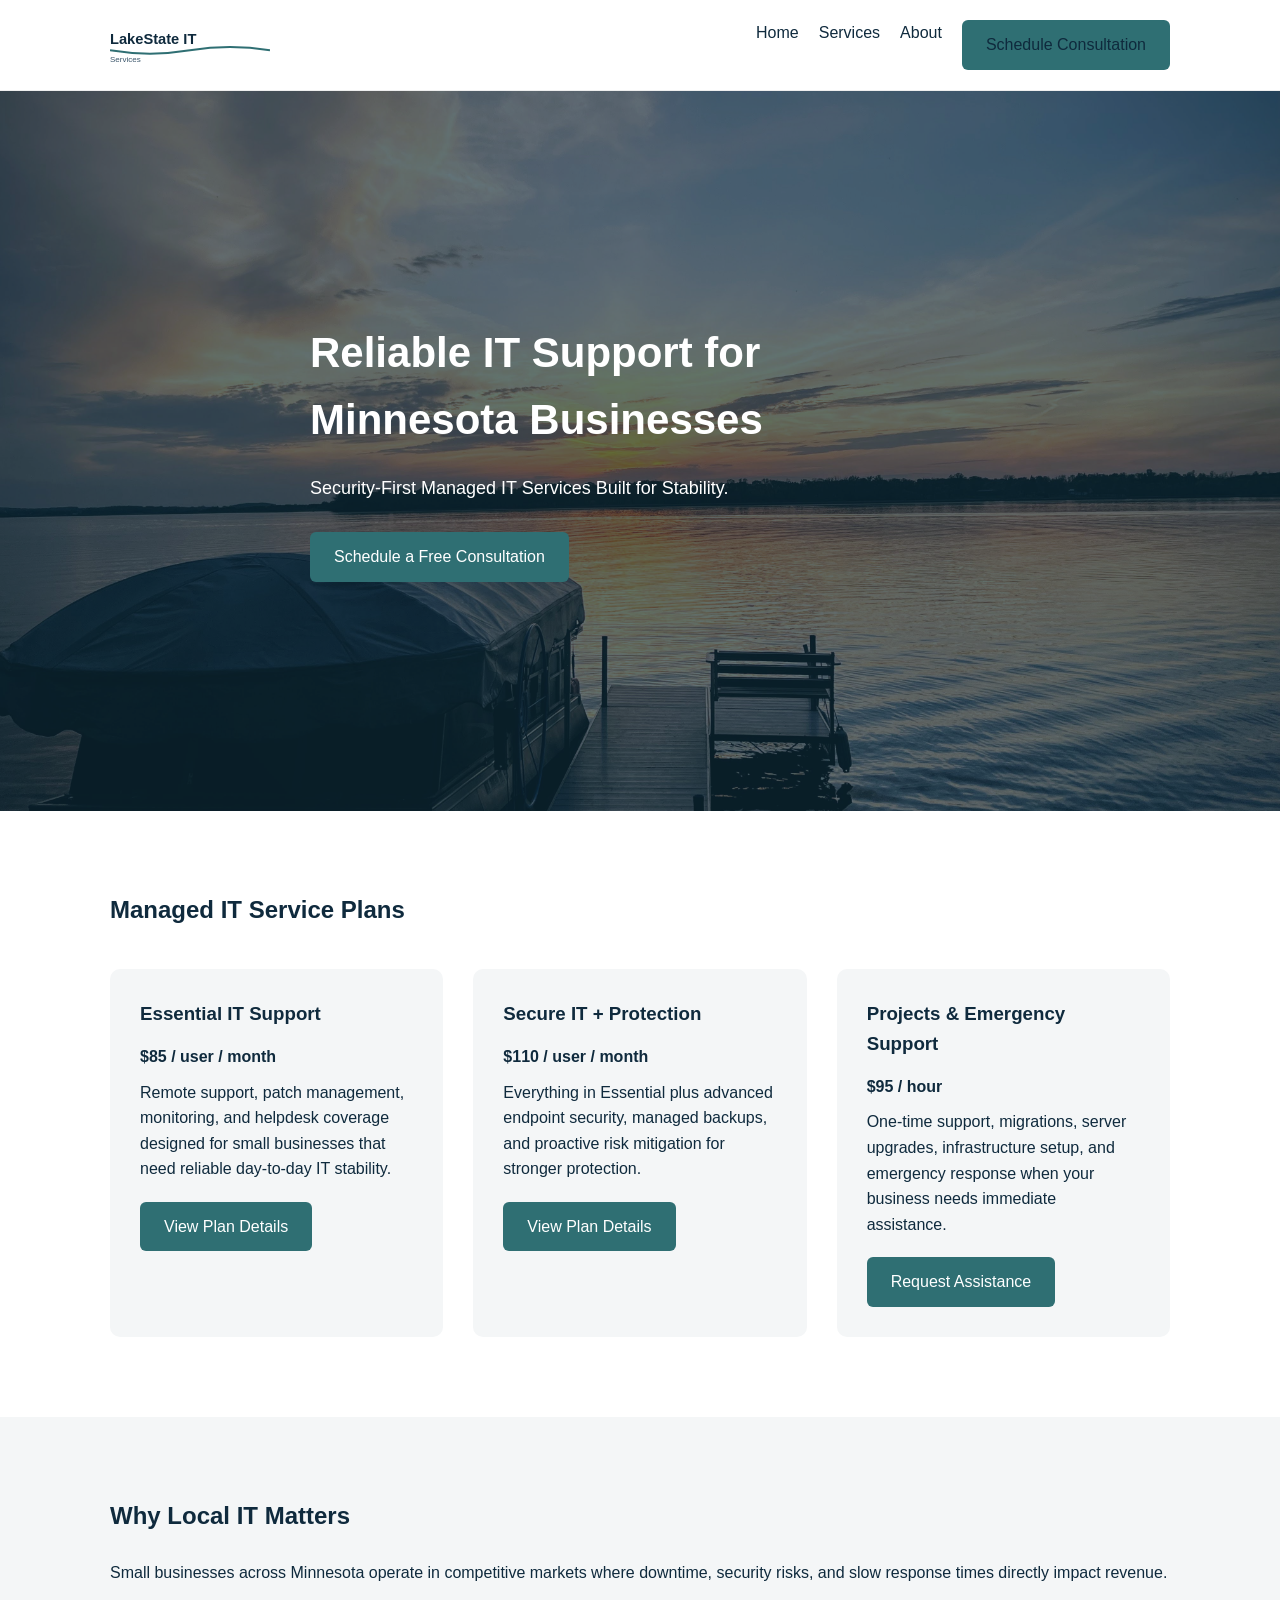
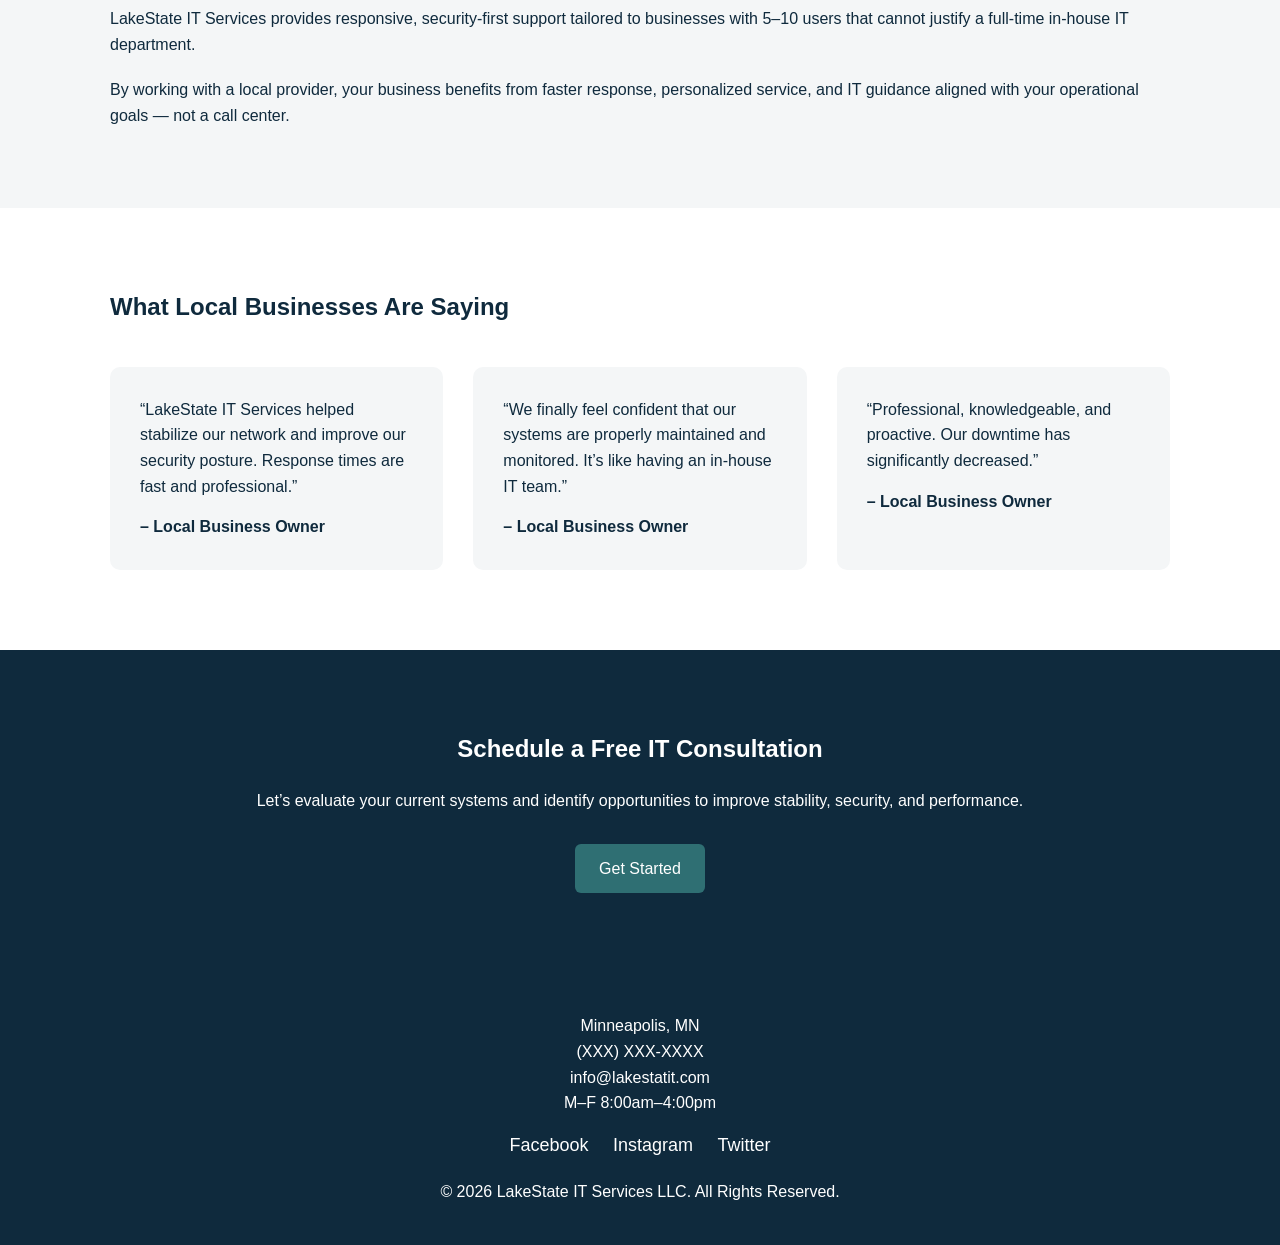
==== index.html @ 869cee58 "Added better mobile navigation" ====
<!DOCTYPE html>
<html lang="en">
<head>
  <meta charset="UTF-8">
  <meta name="viewport" content="width=device-width, initial-scale=1.0">
  <title>LakeState IT Services | Reliable IT Support for Minnesota Businesses</title>
  <meta name="description" content="Security-first managed IT services for small businesses in Minnesota. Reliable, stable, local IT support built for growing companies.">
  <link rel="icon" type="image/svg+xml" href="images/favicon.svg">
  <link rel="stylesheet" href="css/styles.css">
</head>

<body>

  <!-- ================= HEADER ================= -->
<header>
  <div class="navbar container">

    <a href="index.html">
      <img src="images/logo.svg" alt="LakeState IT Services Logo" height="40">
    </a>

    <!-- Hamburger Button -->
    <div class="hamburger" id="hamburger">
      <span></span>
      <span></span>
      <span></span>
    </div>

    <!-- Navigation -->
    <nav class="nav-links" id="navLinks">
      <a href="index.html">Home</a>
      <a href="services.html">Services</a>
      <a href="about.html">About</a>
      <a href="contact.html" class="btn">Schedule Consultation</a>
    </nav>

  </div>
</header>

  <!-- ================= HERO ================= -->
  <section class="hero">
    <div class="hero-overlay"></div>
    <div class="container hero-content">
      <h1>Reliable IT Support for Minnesota Businesses</h1>
      <p>Security-First Managed IT Services Built for Stability.</p>
      <a href="contact.html" class="btn">Schedule a Free Consultation</a>
    </div>
  </section>

  <!-- ================= SERVICES PREVIEW ================= -->
  <section>
    <div class="container">
      <h2 style="margin-bottom:40px;">Managed IT Service Plans</h2>

      <div class="card-grid">

        <!-- Essential Plan -->
        <div class="card">
          <h3>Essential IT Support</h3>
          <p><strong>$85 / user / month</strong></p>
          <p style="margin-top:10px;">
            Remote support, patch management, monitoring, and helpdesk coverage 
            designed for small businesses that need reliable day-to-day IT stability.
          </p>
          <div style="margin-top:20px;">
            <a href="services.html" class="btn">View Plan Details</a>
          </div>
        </div>

        <!-- Secure Plan -->
        <div class="card">
          <h3>Secure IT + Protection</h3>
          <p><strong>$110 / user / month</strong></p>
          <p style="margin-top:10px;">
            Everything in Essential plus advanced endpoint security, 
            managed backups, and proactive risk mitigation for stronger protection.
          </p>
          <div style="margin-top:20px;">
            <a href="services.html" class="btn">View Plan Details</a>
          </div>
        </div>

        <!-- Project Work -->
        <div class="card">
          <h3>Projects & Emergency Support</h3>
          <p><strong>$95 / hour</strong></p>
          <p style="margin-top:10px;">
            One-time support, migrations, server upgrades, infrastructure setup, 
            and emergency response when your business needs immediate assistance.
          </p>
          <div style="margin-top:20px;">
            <a href="contact.html" class="btn">Request Assistance</a>
          </div>
        </div>

      </div>
    </div>
  </section>

  <!-- ================= WHY LOCAL IT MATTERS ================= -->
  <section style="background:#F4F6F7;">
    <div class="container">
      <h2 style="margin-bottom:25px;">Why Local IT Matters</h2>

      <p style="margin-bottom:20px;">
        Small businesses across Minnesota operate in competitive markets where 
        downtime, security risks, and slow response times directly impact revenue.
      </p>

      <p style="margin-bottom:20px;">
        LakeState IT Services provides responsive, security-first support 
        tailored to businesses with 5–10 users that cannot justify a full-time 
        in-house IT department.
      </p>

      <p>
        By working with a local provider, your business benefits from faster 
        response, personalized service, and IT guidance aligned with your 
        operational goals — not a call center.
      </p>
    </div>
  </section>

  <!-- ================= TESTIMONIALS ================= -->
  <section>
    <div class="container">
      <h2 style="margin-bottom:40px;">What Local Businesses Are Saying</h2>

      <div class="card-grid">

        <div class="card">
          <p>
            “LakeState IT Services helped stabilize our network and improve our 
            security posture. Response times are fast and professional.”
          </p>
          <p style="margin-top:15px;"><strong>– Local Business Owner</strong></p>
        </div>

        <div class="card">
          <p>
            “We finally feel confident that our systems are properly maintained 
            and monitored. It’s like having an in-house IT team.”
          </p>
          <p style="margin-top:15px;"><strong>– Local Business Owner</strong></p>
        </div>

        <div class="card">
          <p>
            “Professional, knowledgeable, and proactive. Our downtime has 
            significantly decreased.”
          </p>
          <p style="margin-top:15px;"><strong>– Local Business Owner</strong></p>
        </div>

      </div>
    </div>
  </section>

  <!-- ================= CTA SECTION ================= -->
  <section style="background:#0F2A3D; color:white; text-align:center;">
    <div class="container">
      <h2 style="margin-bottom:20px;">Schedule a Free IT Consultation</h2>
      <p style="margin-bottom:30px;">
        Let’s evaluate your current systems and identify opportunities to improve 
        stability, security, and performance.
      </p>
      <a href="contact.html" class="btn">Get Started</a>
    </div>
  </section>

  <!-- ================= FOOTER ================= -->
  <footer>
    <div class="container">
      <p>Minneapolis, MN</p>
      <p>(XXX) XXX-XXXX</p>
      <p>info@lakestatit.com</p>
      <p>M–F 8:00am–4:00pm</p>

      <div class="footer-links">
        <a href="index.html">Facebook</a>
        <a href="index.html">Instagram</a>
        <a href="index.html">Twitter</a>
      </div>

      <p style="margin-top:20px;">
        © 2026 LakeState IT Services LLC. All Rights Reserved.
      </p>
    </div>
  </footer>

  <script src="js/main.js"></script>

</body>
</html>
---- css/styles.css ----
/* ==========================
   Root Variables
========================== */
:root {
  --primary: #0F2A3D;
  --secondary: #2F6F73;
  --light: #F4F6F7;
  --gray: #6B7C85;
  --white: #ffffff;
  --max-width: 1100px;
}

/* ==========================
   Global Reset
========================== */
* {
  margin: 0;
  padding: 0;
  box-sizing: border-box;
}

body {
  font-family: "Segoe UI", sans-serif;
  line-height: 1.6;
  background: var(--white);
  color: var(--primary);
}

a {
  text-decoration: none;
  color: inherit;
}

img {
  max-width: 100%;
  display: block;
}

/* ==========================
   Layout
========================== */
.container {
  max-width: var(--max-width);
  margin: auto;
  padding: 0 20px;
}

section {
  padding: 80px 0;
}

.btn {
  display: inline-block;
  padding: 12px 24px;
  background: var(--secondary);
  color: var(--white);
  border-radius: 6px;
  transition: 0.3s ease;
}

.btn:hover {
  background: var(--primary);
}

/* ==========================
   Header
========================== */
header {
  background: var(--white);
  border-bottom: 1px solid #eee;
  position: sticky;
  top: 0;
  z-index: 1000;
}

.navbar {
  display: flex;
  justify-content: space-between;
  align-items: center;
  padding: 20px;
}

.nav-links {
  display: flex;
  gap: 20px;
}

.nav-links a {
  font-weight: 500;
  color: var(--primary);
}

.nav-links a:hover {
  color: var(--secondary);
}

/* ==========================
   Hero
========================== */
.hero {
  position: relative;
  height: 80vh;
  background: url('../images/hero.jpg') center/cover no-repeat;
  display: flex;
  align-items: center;
  color: white;
}

.hero-overlay {
  position: absolute;
  inset: 0;
  background: rgba(15, 42, 61, 0.65);
}

.hero-content {
  position: relative;
  z-index: 2;
  max-width: 700px;
}

.hero h1 {
  font-size: 42px;
  margin-bottom: 20px;
}

.hero p {
  font-size: 18px;
  margin-bottom: 30px;
}

/* ==========================
   Cards
========================== */
.card-grid {
  display: grid;
  gap: 30px;
}

@media (min-width: 768px) {
  .card-grid {
    grid-template-columns: repeat(3, 1fr);
  }
}

.card {
  background: var(--light);
  padding: 30px;
  border-radius: 10px;
  transition: 0.3s ease;
}

.card:hover {
  transform: translateY(-5px);
}

.card h3 {
  margin-bottom: 15px;
}

/* ==========================
   Expandable Drawer
========================== */
.drawer-content {
  display: none;
  margin-top: 15px;
  font-size: 14px;
  color: var(--gray);
}

.drawer-content.active {
  display: block;
}

/* ==========================
   Footer
========================== */
footer {
  background: var(--primary);
  color: var(--white);
  padding: 40px 0;
  text-align: center;
}

.footer-links {
  margin-top: 15px;
}

.footer-links a {
  margin: 0 10px;
  color: var(--white);
  font-size: 18px;
}

/* ==========================
   Mobile Navigation
========================== */

.hamburger {
  display: none;
  flex-direction: column;
  cursor: pointer;
  gap: 5px;
}

.hamburger span {
  width: 25px;
  height: 3px;
  background: var(--primary);
  transition: 0.3s ease;
}

/* Mobile Styles */
@media (max-width: 768px) {

  .nav-links {
    position: absolute;
    top: 80px;
    right: 0;
    background: white;
    flex-direction: column;
    width: 100%;
    text-align: center;
    padding: 20px 0;
    display: none;
    box-shadow: 0 5px 10px rgba(0,0,0,0.1);
  }

  .nav-links.active {
    display: flex;
  }

  .nav-links a {
    padding: 12px 0;
  }

  .hamburger {
    display: flex;
  }

  .hamburger.active span:nth-child(1) {
    transform: rotate(45deg) translate(5px, 5px);
  }

  .hamburger.active span:nth-child(2) {
    opacity: 0;
  }

  .hamburger.active span:nth-child(3) {
    transform: rotate(-45deg) translate(5px, -5px);
  }

}
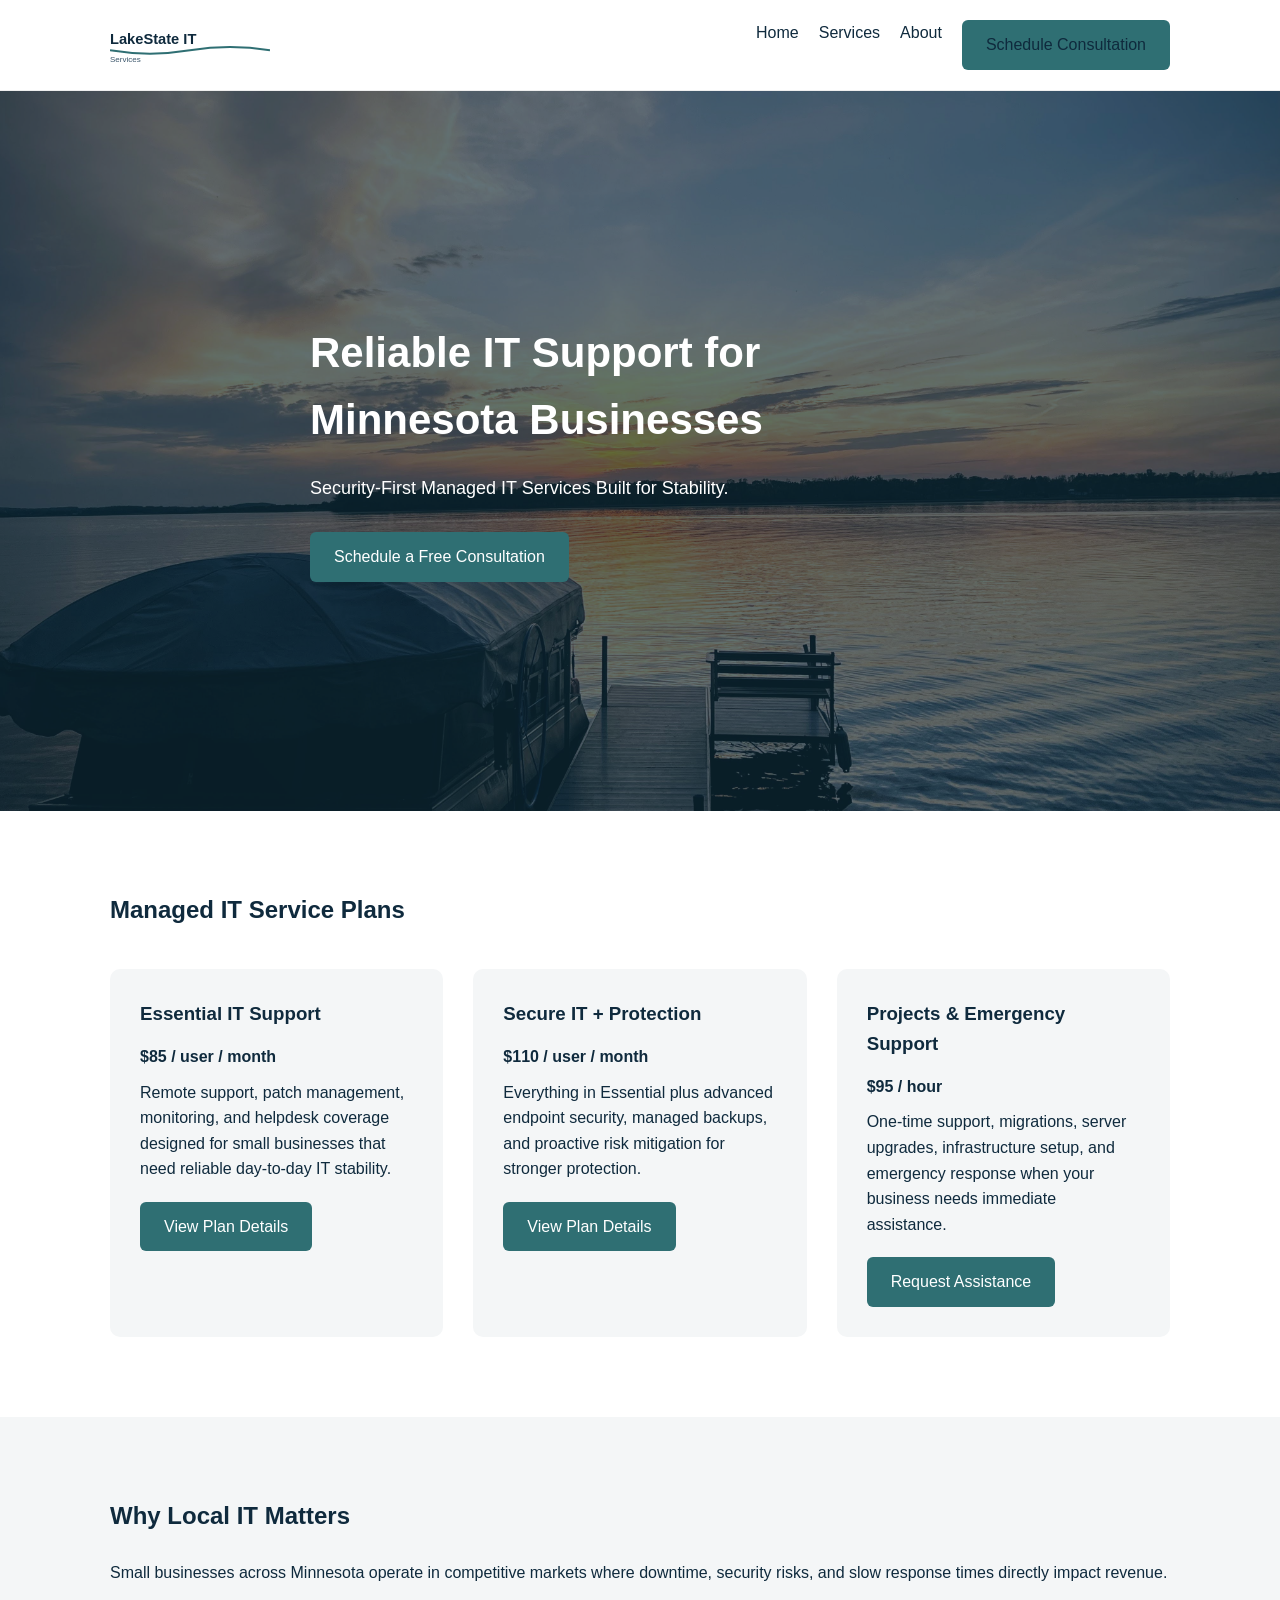
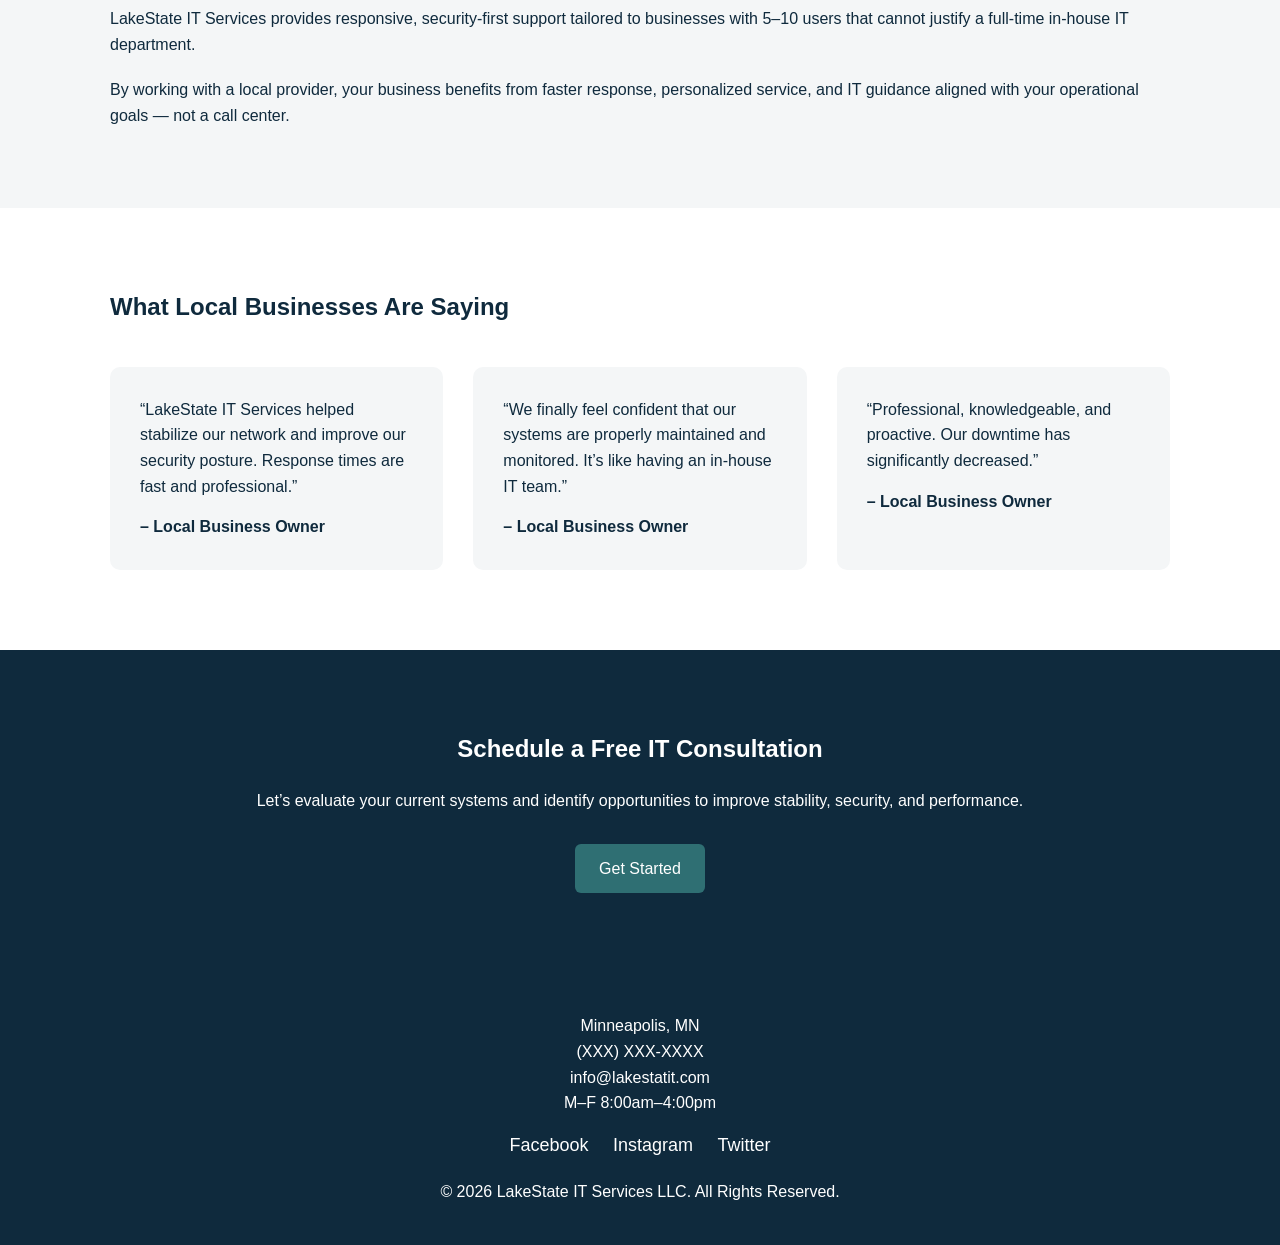
==== commit d192f84e: "Added smooth slide down setings" ====
--- a/index.html
+++ b/index.html
@@ -12,22 +12,32 @@
 <body>
 
   <!-- ================= HEADER ================= -->
-<header>
+<header id="site-header">
   <div class="navbar container">
 
-    <a href="index.html">
+    <a href="index.html" class="logo-link">
       <img src="images/logo.svg" alt="LakeState IT Services Logo" height="40">
     </a>
 
     <!-- Hamburger Button -->
-    <div class="hamburger" id="hamburger">
+    <button 
+      class="hamburger" 
+      id="hamburger"
+      aria-label="Toggle navigation menu"
+      aria-controls="primary-navigation"
+      aria-expanded="false"
+    >
       <span></span>
       <span></span>
       <span></span>
-    </div>
+    </button>
 
     <!-- Navigation -->
-    <nav class="nav-links" id="navLinks">
+    <nav 
+      class="nav-links" 
+      id="primary-navigation"
+      role="navigation"
+    >
       <a href="index.html">Home</a>
       <a href="services.html">Services</a>
       <a href="about.html">About</a>
--- a/css/styles.css
+++ b/css/styles.css
@@ -192,61 +192,89 @@
 }
 
 /* ==========================
-   Mobile Navigation
-========================== */
+   Sticky Header + Blur
+========================== */
+
+#site-header {
+  position: sticky;
+  top: 0;
+  z-index: 1000;
+  background: rgba(255, 255, 255, 0.85);
+  backdrop-filter: blur(10px);
+  transition: box-shadow 0.3s ease, background 0.3s ease;
+}
+
+#site-header.scrolled {
+  box-shadow: 0 4px 12px rgba(0,0,0,0.08);
+}
 
 .hamburger {
   display: none;
   flex-direction: column;
+  justify-content: center;
+  gap: 5px;
+  background: none;
+  border: none;
   cursor: pointer;
-  gap: 5px;
 }
 
 .hamburger span {
   width: 25px;
   height: 3px;
   background: var(--primary);
-  transition: 0.3s ease;
-}
-
-/* Mobile Styles */
+  transition: all 0.3s ease;
+}
+
 @media (max-width: 768px) {
+
+  .hamburger {
+    display: flex;
+  }
 
   .nav-links {
     position: absolute;
     top: 80px;
     right: 0;
-    background: white;
+    width: 100%;
     flex-direction: column;
+    align-items: center;
+    background: rgba(255, 255, 255, 0.95);
+    backdrop-filter: blur(8px);
+    overflow: hidden;
+
+    max-height: 0;
+    opacity: 0;
+    transform: translateY(-10px);
+    transition: 
+      max-height 0.4s ease,
+      opacity 0.3s ease,
+      transform 0.3s ease;
+  }
+
+  .nav-links.active {
+    max-height: 400px;
+    opacity: 1;
+    transform: translateY(0);
+    padding: 20px 0;
+  }
+
+  .nav-links a {
+    padding: 12px 0;
     width: 100%;
     text-align: center;
-    padding: 20px 0;
-    display: none;
-    box-shadow: 0 5px 10px rgba(0,0,0,0.1);
-  }
-
-  .nav-links.active {
-    display: flex;
-  }
-
-  .nav-links a {
-    padding: 12px 0;
-  }
-
-  .hamburger {
-    display: flex;
-  }
-
-  .hamburger.active span:nth-child(1) {
-    transform: rotate(45deg) translate(5px, 5px);
-  }
-
-  .hamburger.active span:nth-child(2) {
-    opacity: 0;
-  }
-
-  .hamburger.active span:nth-child(3) {
-    transform: rotate(-45deg) translate(5px, -5px);
-  }
-
-}
+  }
+}
+
+.hamburger.active span:nth-child(1) {
+  transform: rotate(45deg) translate(5px, 5px);
+}
+
+.hamburger.active span:nth-child(2) {
+  opacity: 0;
+}
+
+.hamburger.active span:nth-child(3) {
+  transform: rotate(-45deg) translate(5px, -5px);
+}
+
+
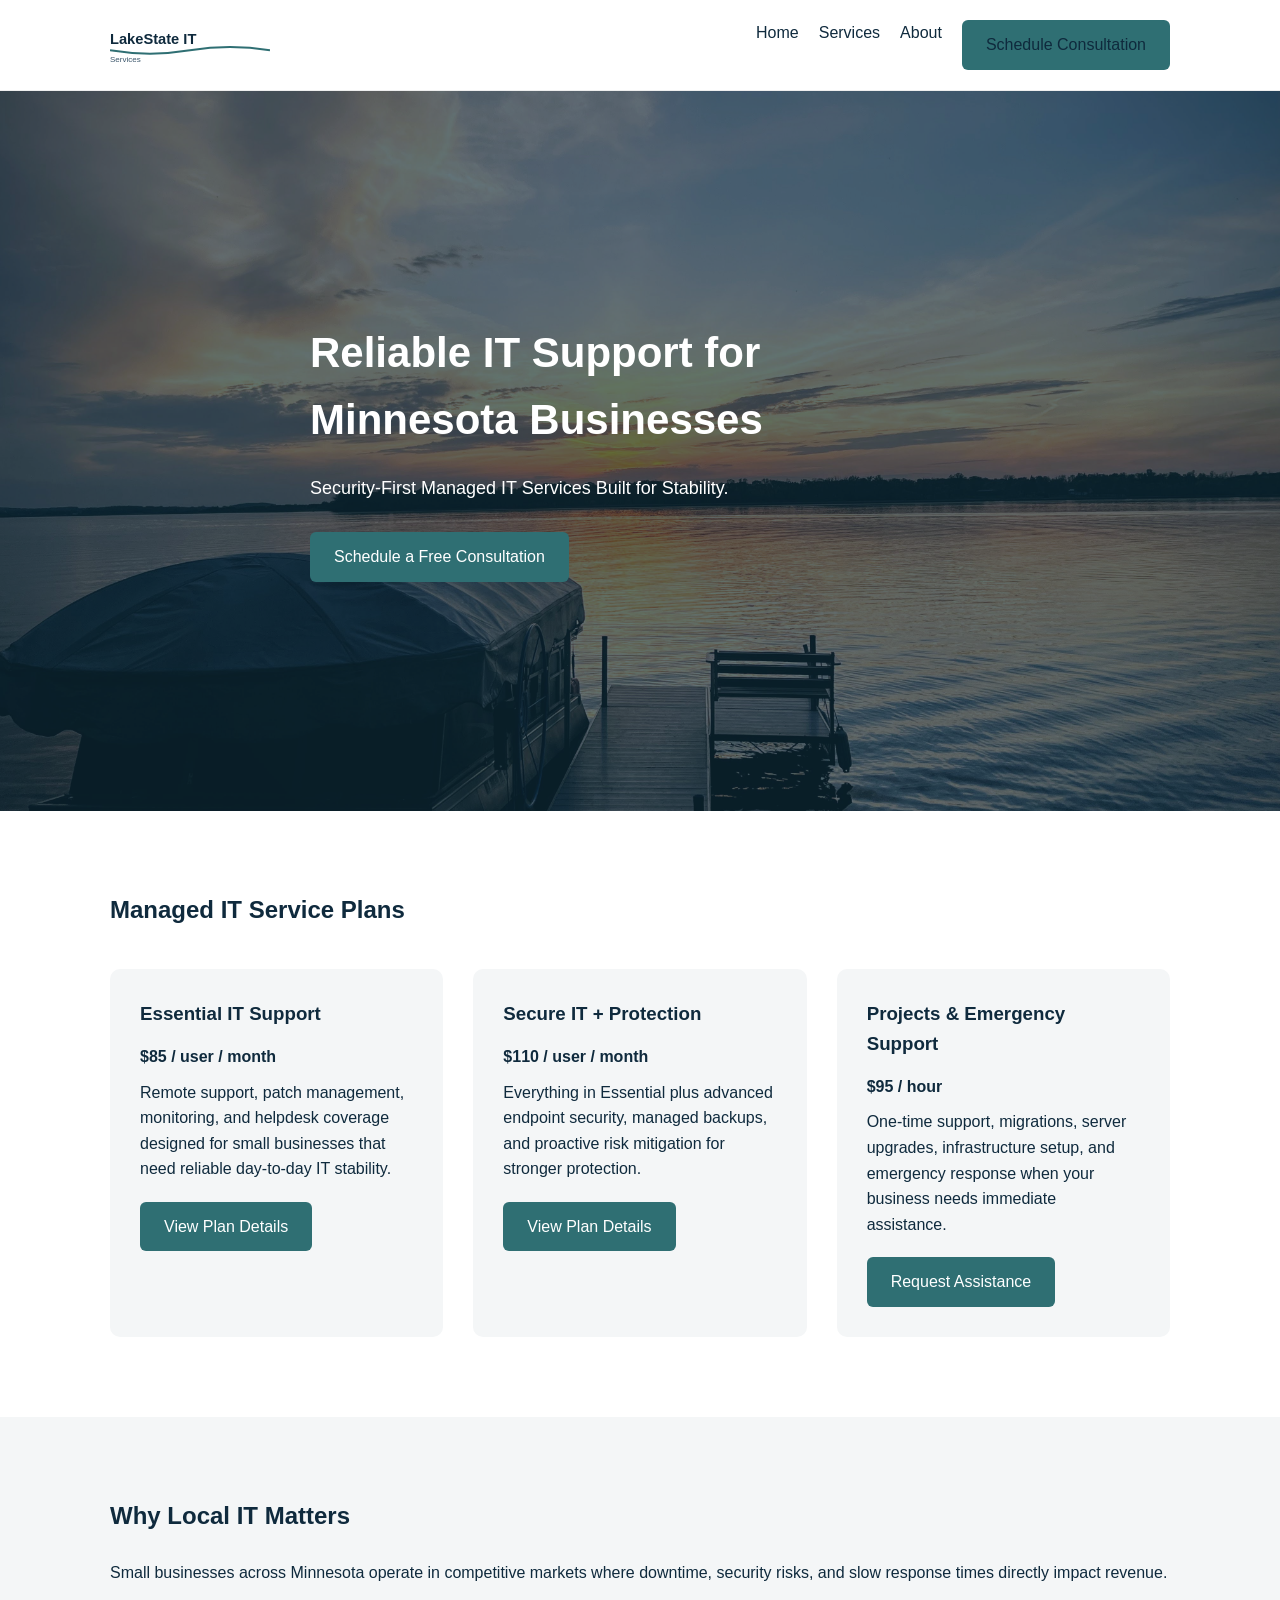
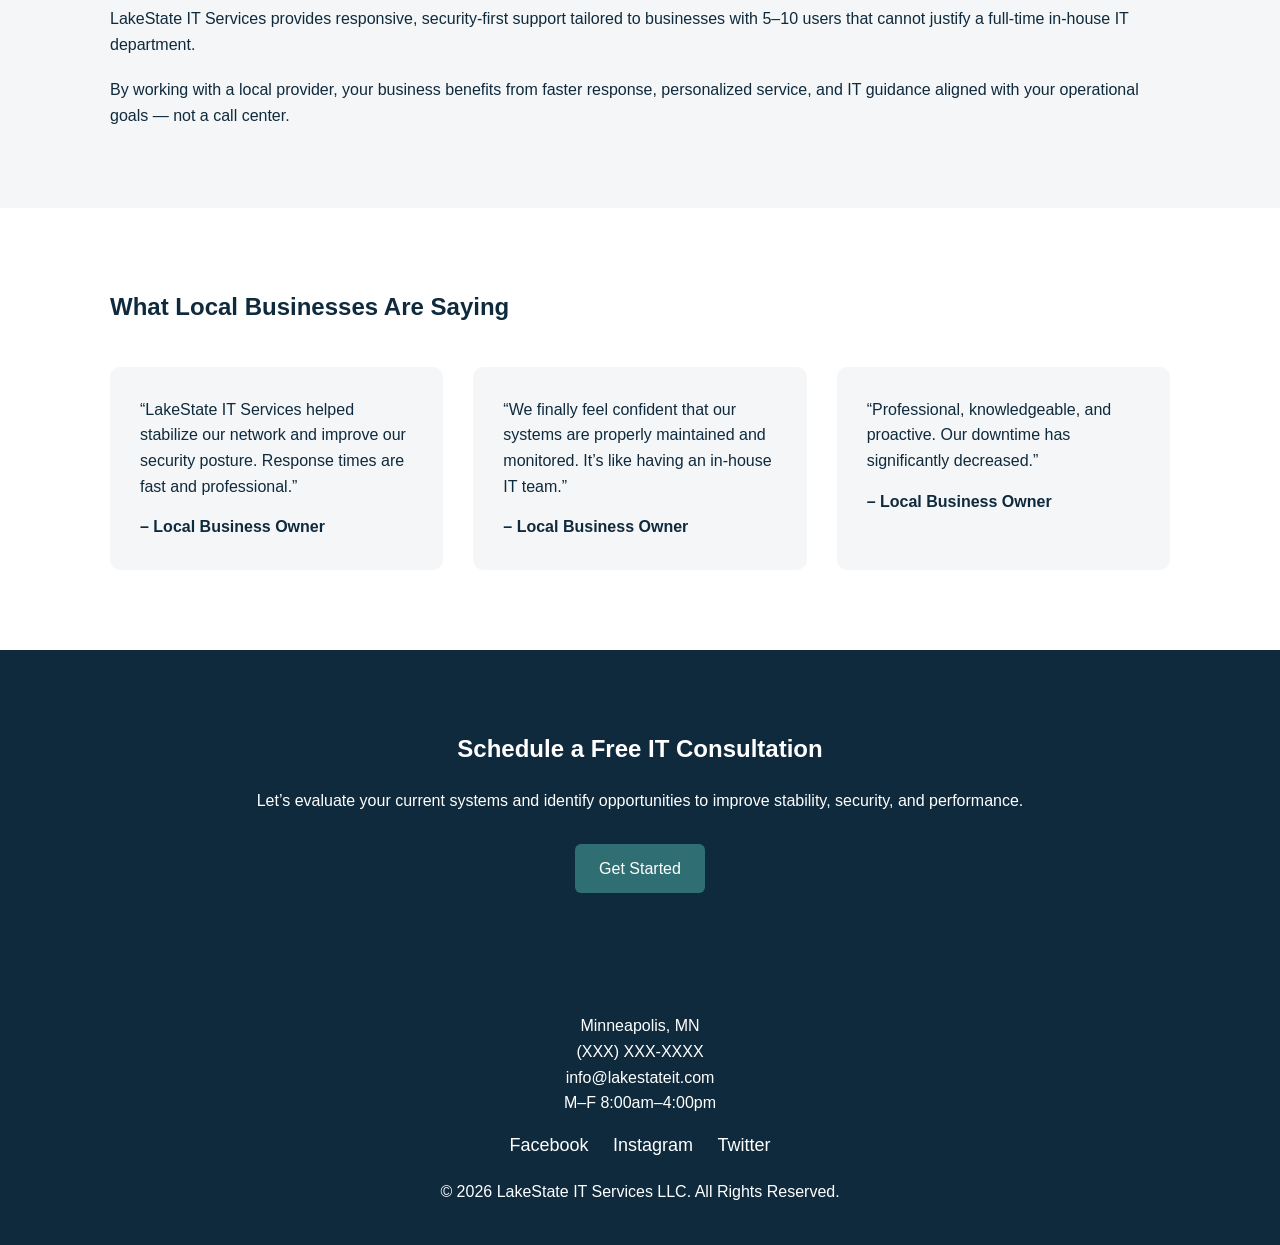
==== commit cce57976: "Corrected spelling of email in footer" ====
--- a/index.html
+++ b/index.html
@@ -183,7 +183,7 @@
     <div class="container">
       <p>Minneapolis, MN</p>
       <p>(XXX) XXX-XXXX</p>
-      <p>info@lakestatit.com</p>
+      <p>info@lakestateit.com</p>
       <p>M–F 8:00am–4:00pm</p>
 
       <div class="footer-links">
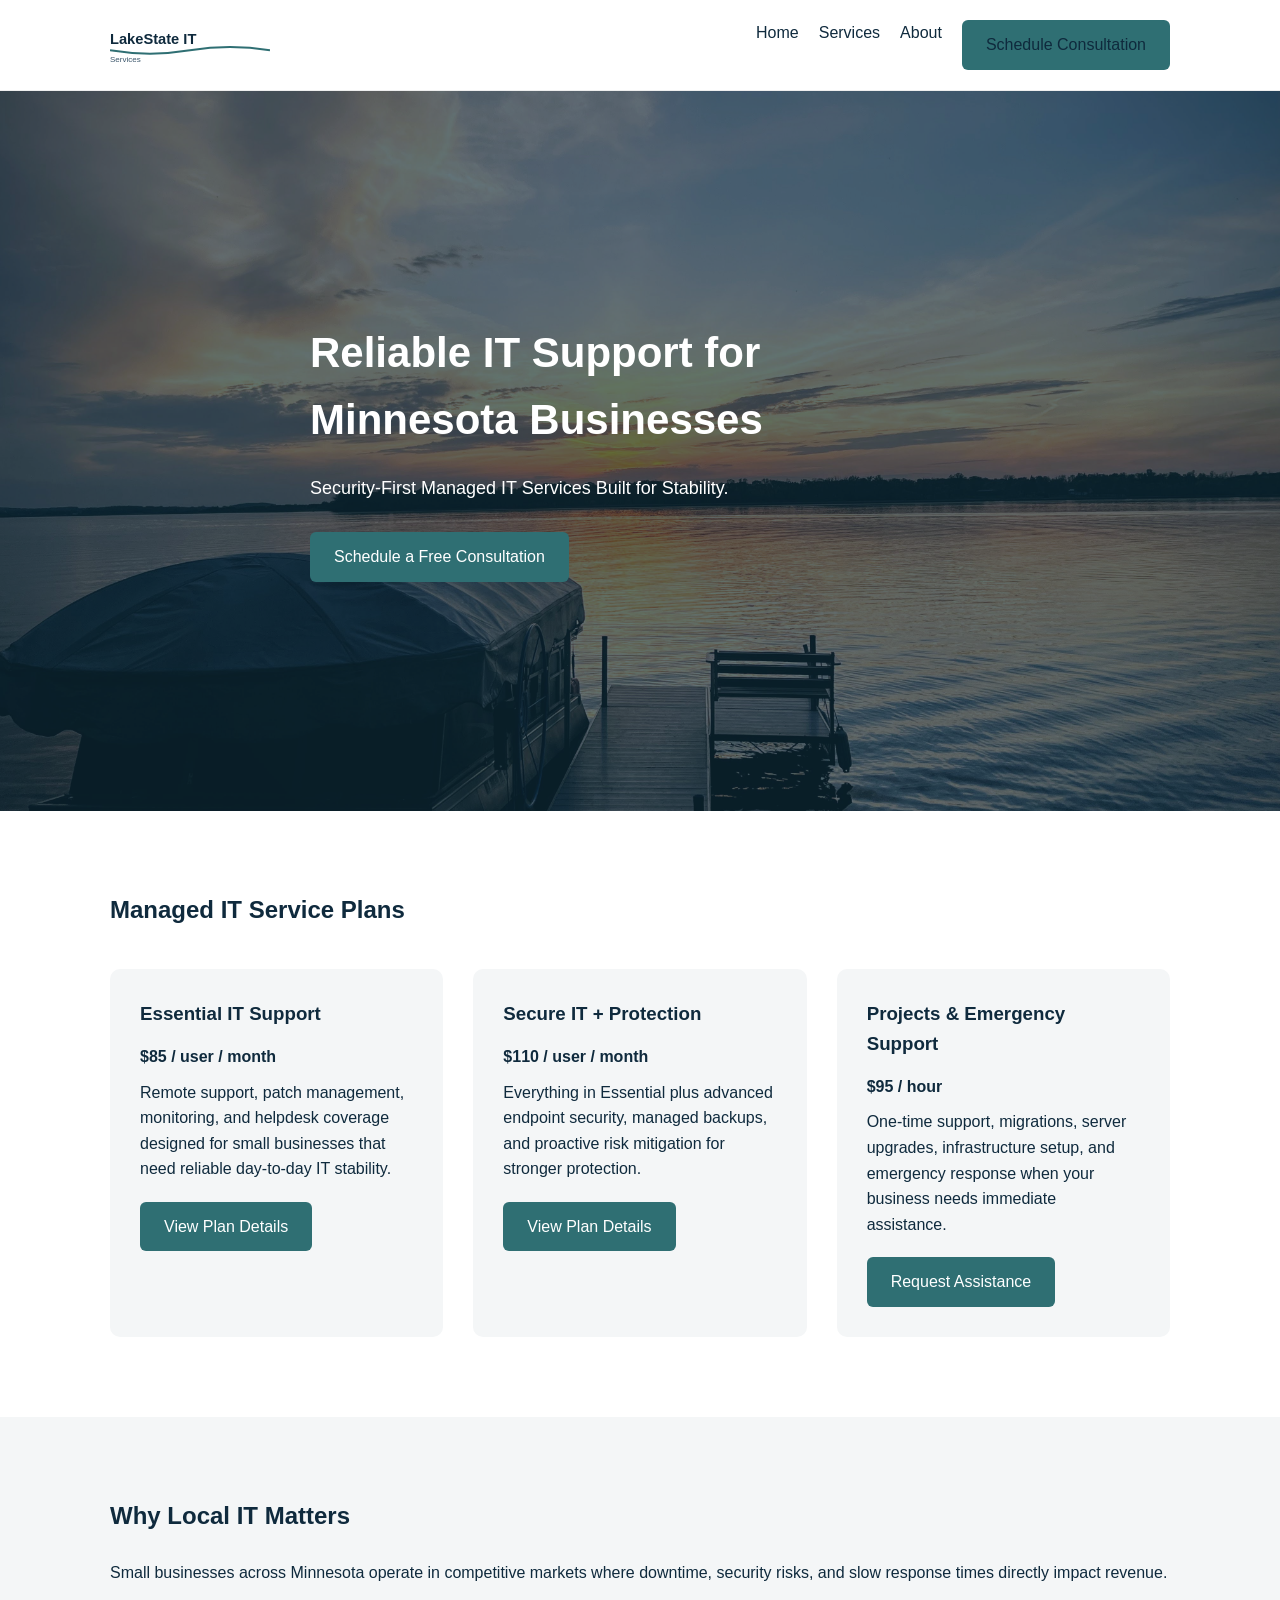
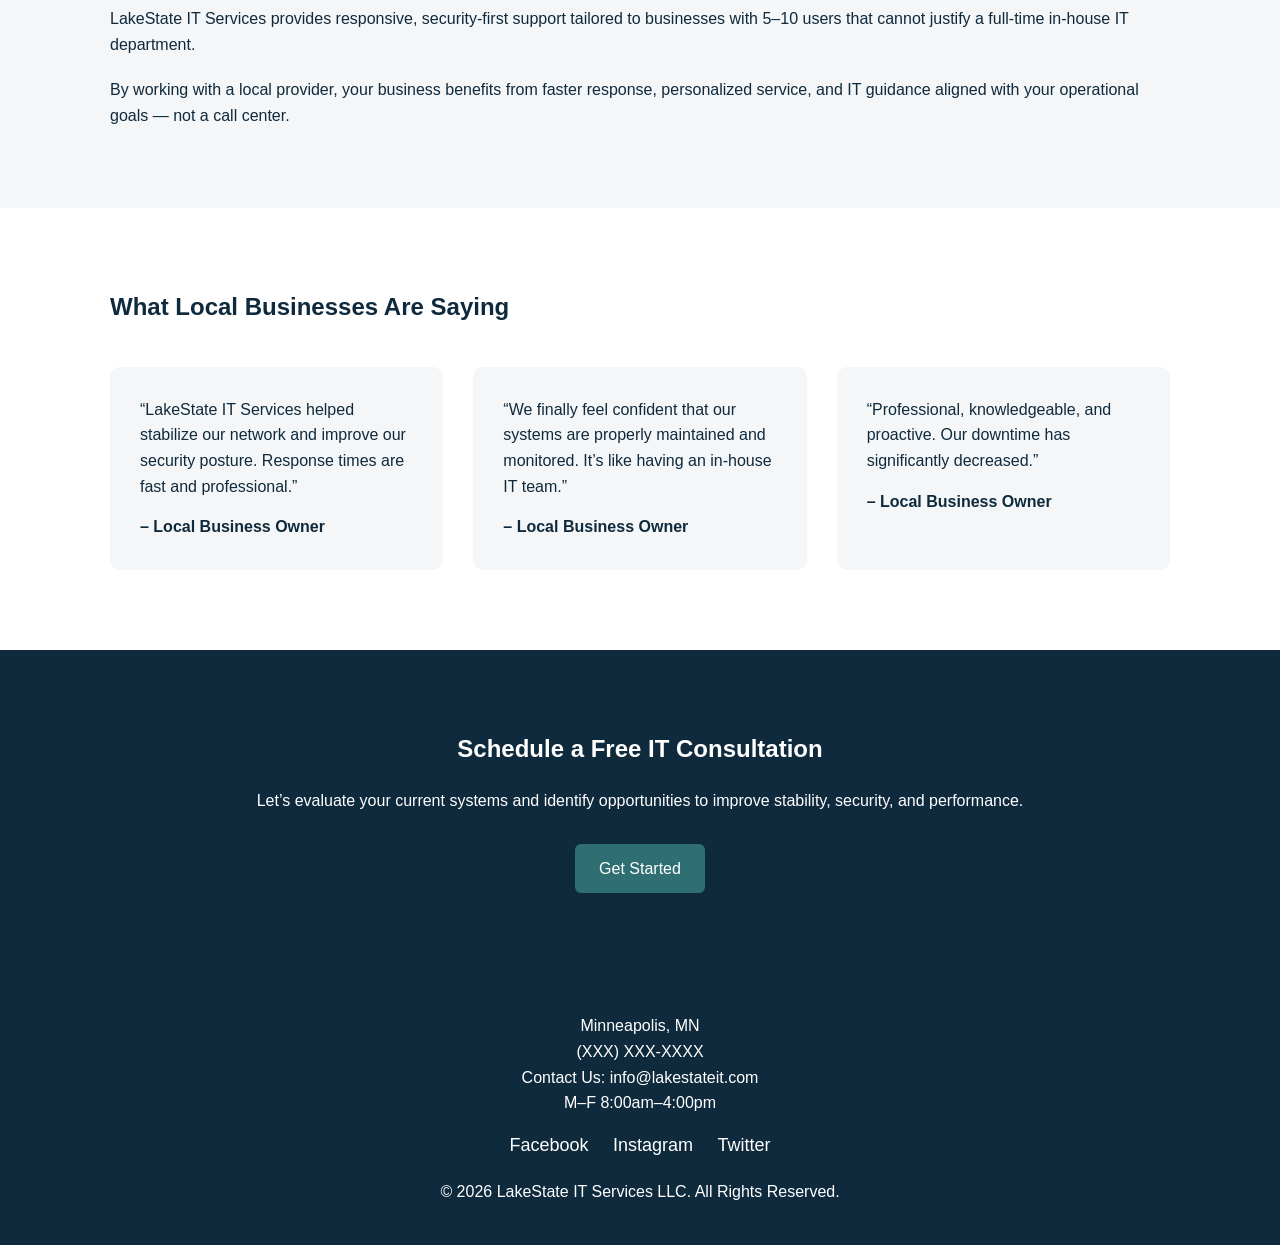
==== commit be9a9da6: "Addded anchor tag to email in Footers for email" ====
--- a/index.html
+++ b/index.html
@@ -183,7 +183,7 @@
     <div class="container">
       <p>Minneapolis, MN</p>
       <p>(XXX) XXX-XXXX</p>
-      <p>info@lakestateit.com</p>
+      <p>Contact Us: <a href="contact.html">info@lakestateit.com</a></p>
       <p>M–F 8:00am–4:00pm</p>
 
       <div class="footer-links">
--- a/css/styles.css
+++ b/css/styles.css
@@ -189,6 +189,11 @@
   margin: 0 10px;
   color: var(--white);
   font-size: 18px;
+}
+
+footer a:hover {
+  color: var(--secondary);
+  text-decoration: underline;
 }
 
 /* ==========================
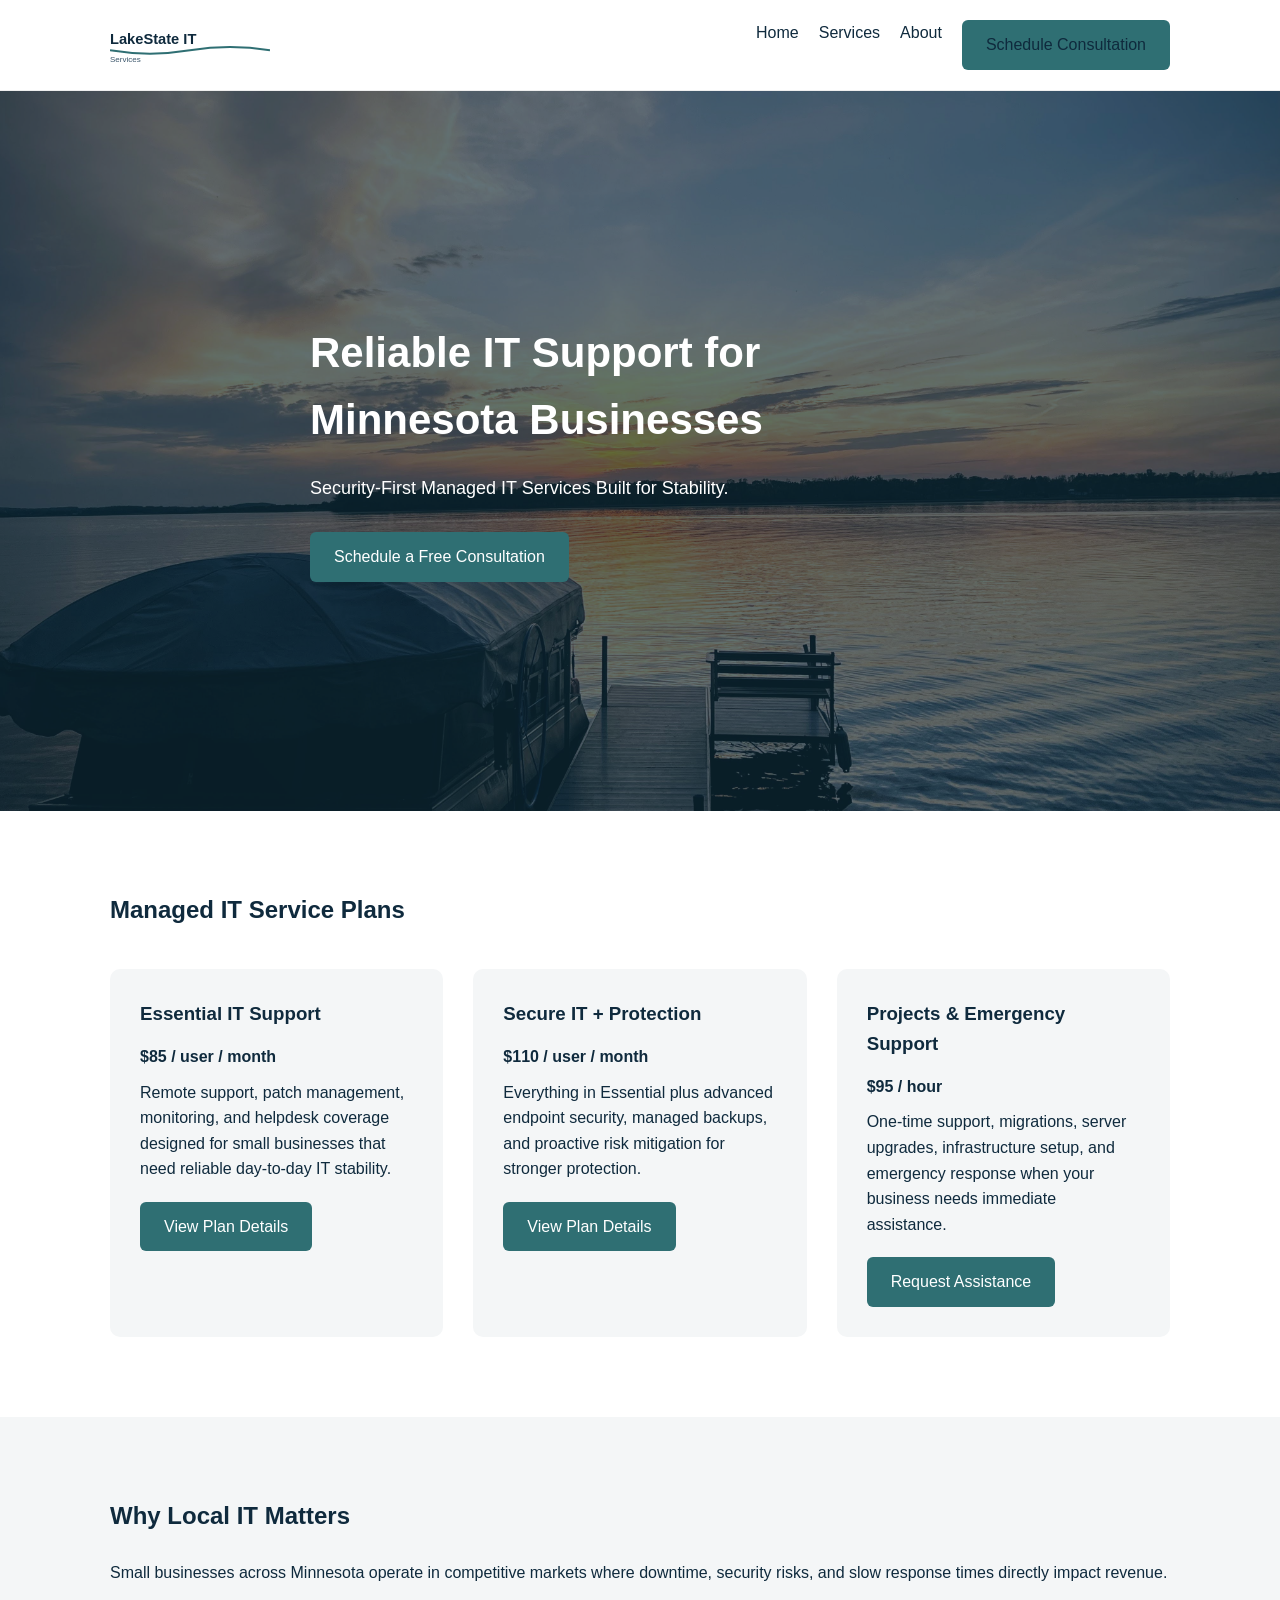
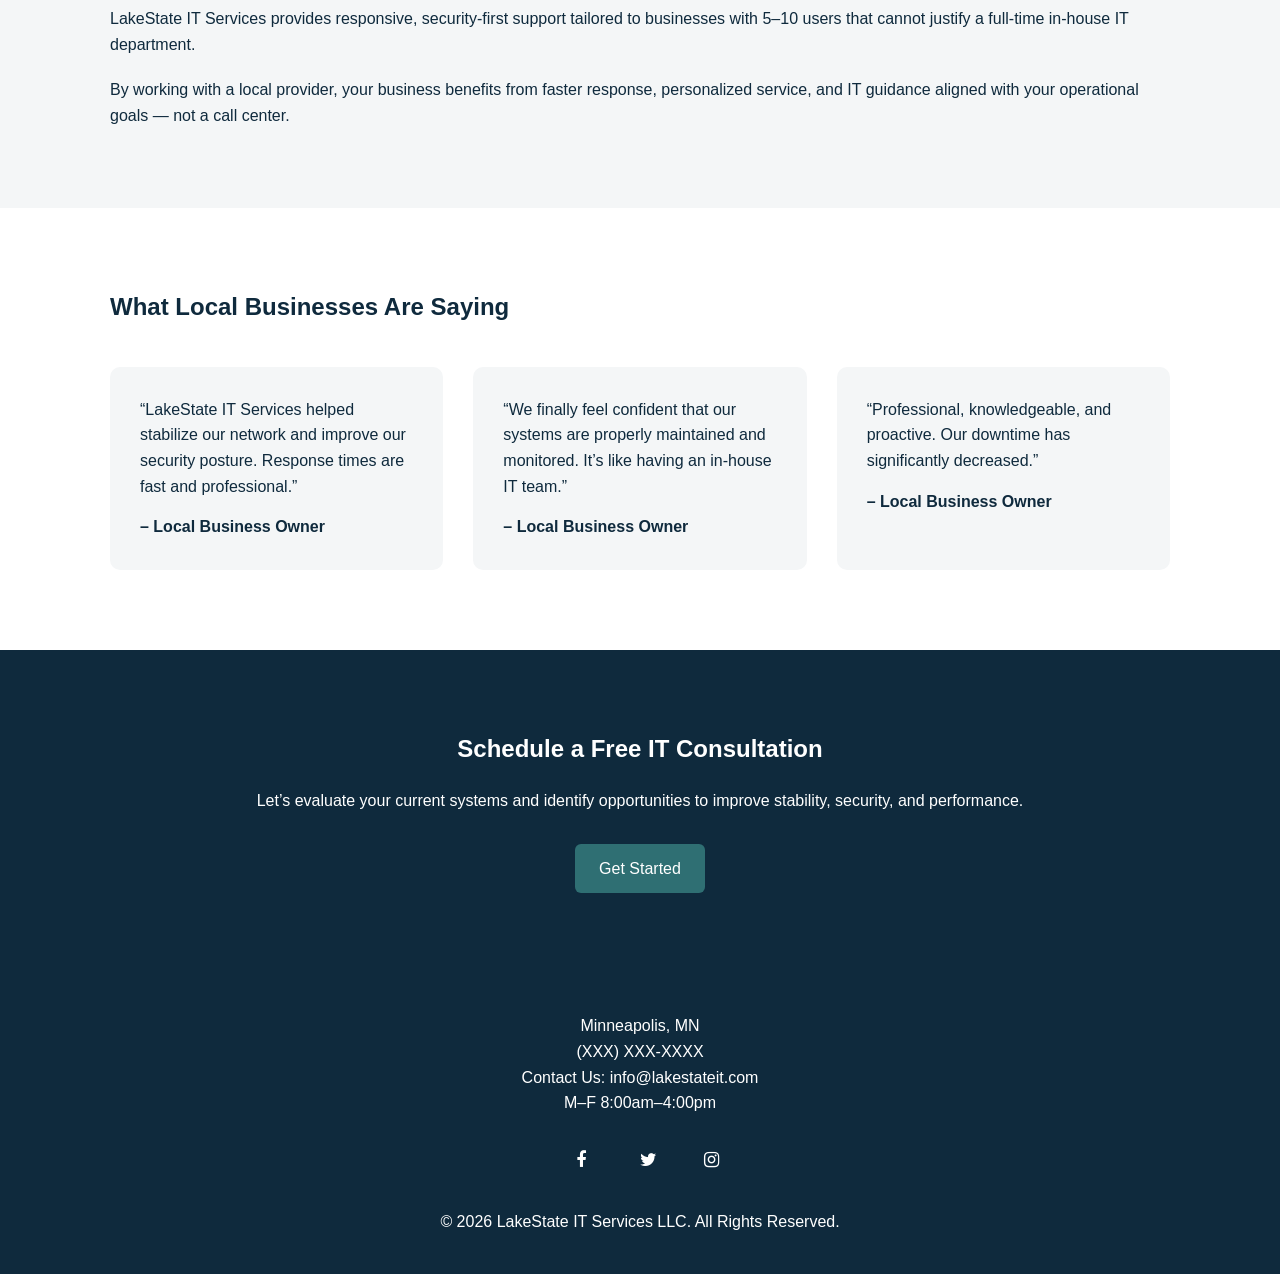
==== commit d1eb5709: "Added social media icons to footer for links" ====
--- a/index.html
+++ b/index.html
@@ -7,6 +7,8 @@
   <meta name="description" content="Security-first managed IT services for small businesses in Minnesota. Reliable, stable, local IT support built for growing companies.">
   <link rel="icon" type="image/svg+xml" href="images/favicon.svg">
   <link rel="stylesheet" href="css/styles.css">
+  <link rel="stylesheet" href="https://cdnjs.cloudflare.com/ajax/libs/font-awesome/4.7.0/css/font-awesome.min.css">
+
 </head>
 
 <body>
@@ -187,9 +189,9 @@
       <p>M–F 8:00am–4:00pm</p>
 
       <div class="footer-links">
-        <a href="index.html">Facebook</a>
-        <a href="index.html">Instagram</a>
-        <a href="index.html">Twitter</a>
+        <a href="https://facebook.com" target="_blank" class="fa fa-facebook"></a>
+        <a href="https://twitter.com" target="_blank" class="fa fa-twitter"></a>
+        <a href="https://instagram.com" target="_blank" class="fa fa-instagram"></a>
       </div>
 
       <p style="margin-top:20px;">
--- a/css/styles.css
+++ b/css/styles.css
@@ -194,6 +194,23 @@
 footer a:hover {
   color: var(--secondary);
   text-decoration: underline;
+}
+
+/* Style all font awesome icons */
+.fa {
+  padding: 20px; /* Space around the icon */
+  font-size: 30px; /* Icon size */
+  width: 30px; /* Control the clickable area width */
+  text-align: center; /* Center the icon within the width */
+  text-decoration: none; /* Remove default link underline */
+  margin: 5px; /* Space between icons */
+  color: white; /* Default icon color */
+  border-radius: 50%; /* Make them round, remove for square */
+}
+
+/* Add a hover effect */
+.fa:hover {
+  opacity: 0.7;
 }
 
 /* ==========================
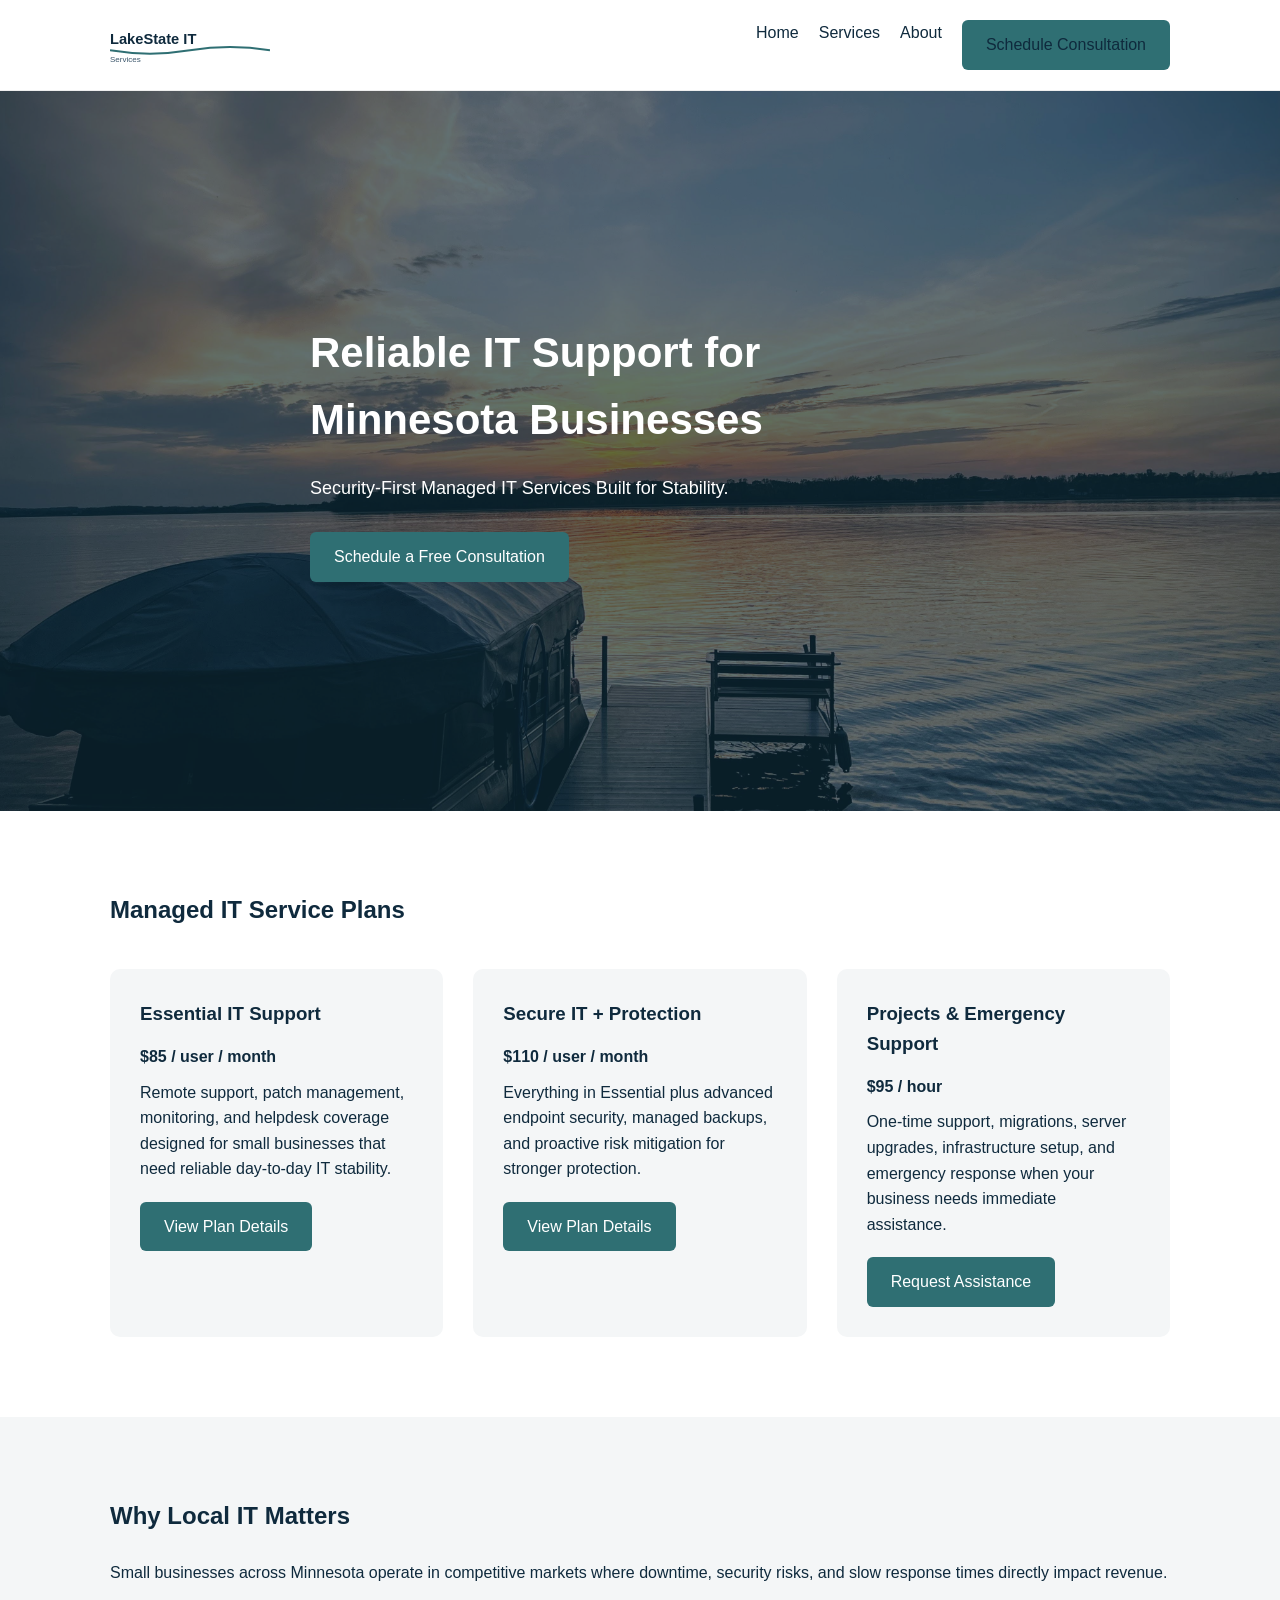
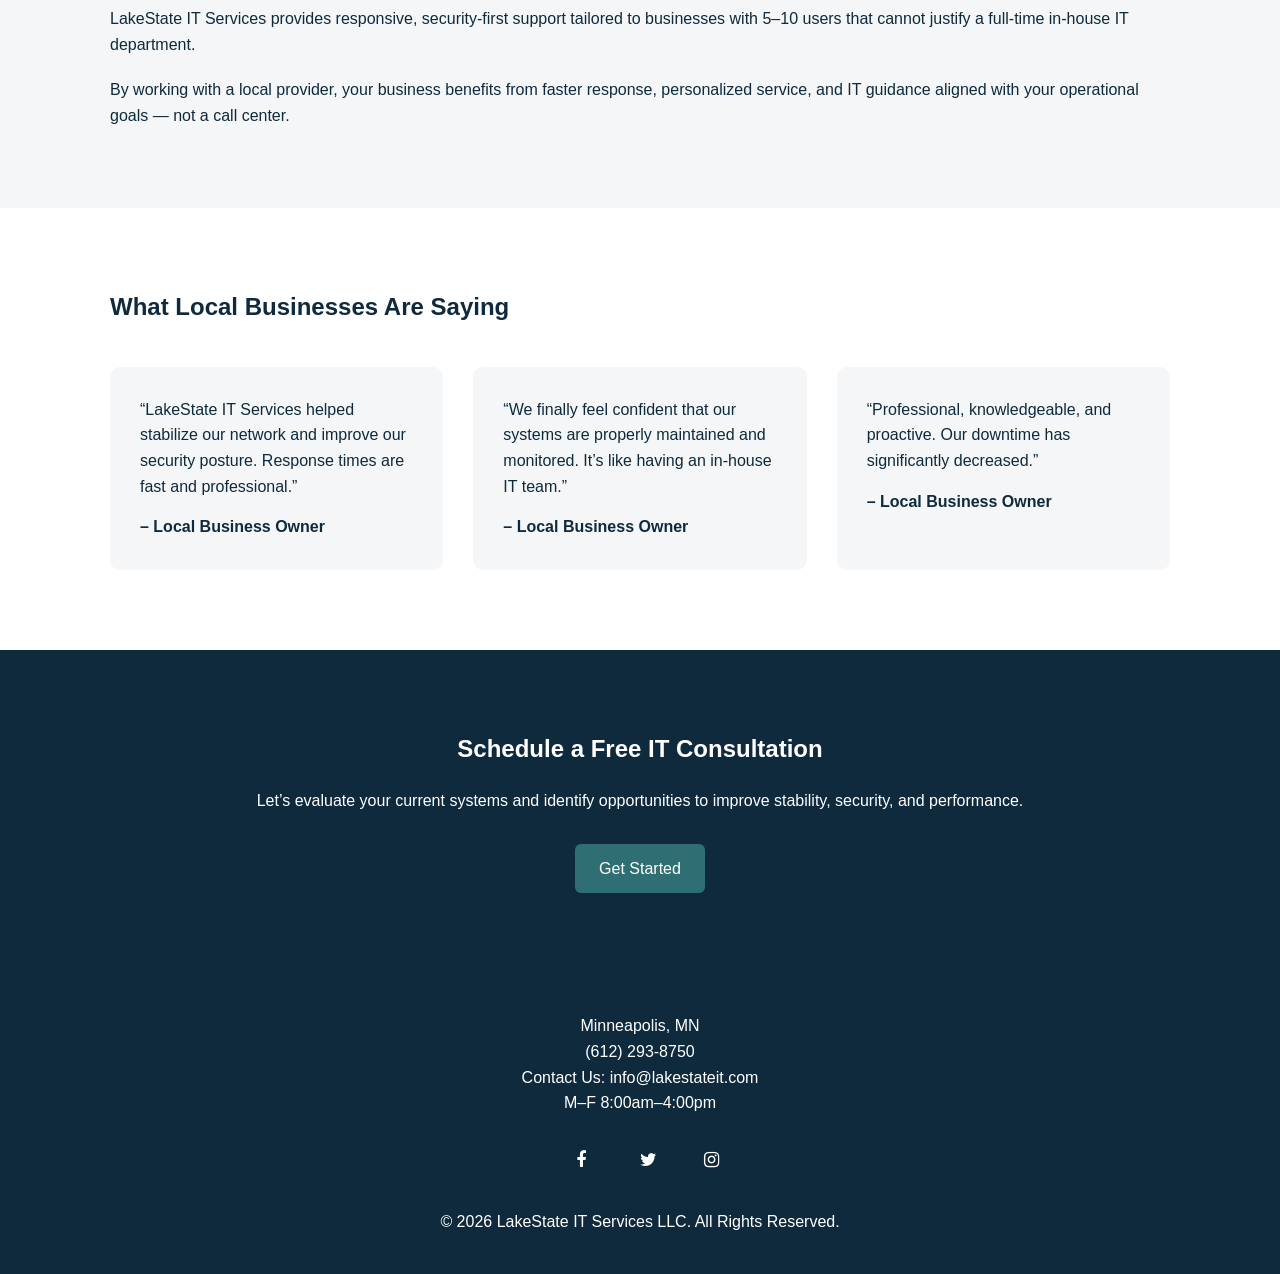
==== commit 7ec43f53: "Added phone number to footers on all pages" ====
--- a/index.html
+++ b/index.html
@@ -184,7 +184,7 @@
   <footer>
     <div class="container">
       <p>Minneapolis, MN</p>
-      <p>(XXX) XXX-XXXX</p>
+      <p><a href="tel:612-293-8750">(612) 293-8750</a></p>
       <p>Contact Us: <a href="contact.html">info@lakestateit.com</a></p>
       <p>M–F 8:00am–4:00pm</p>
 
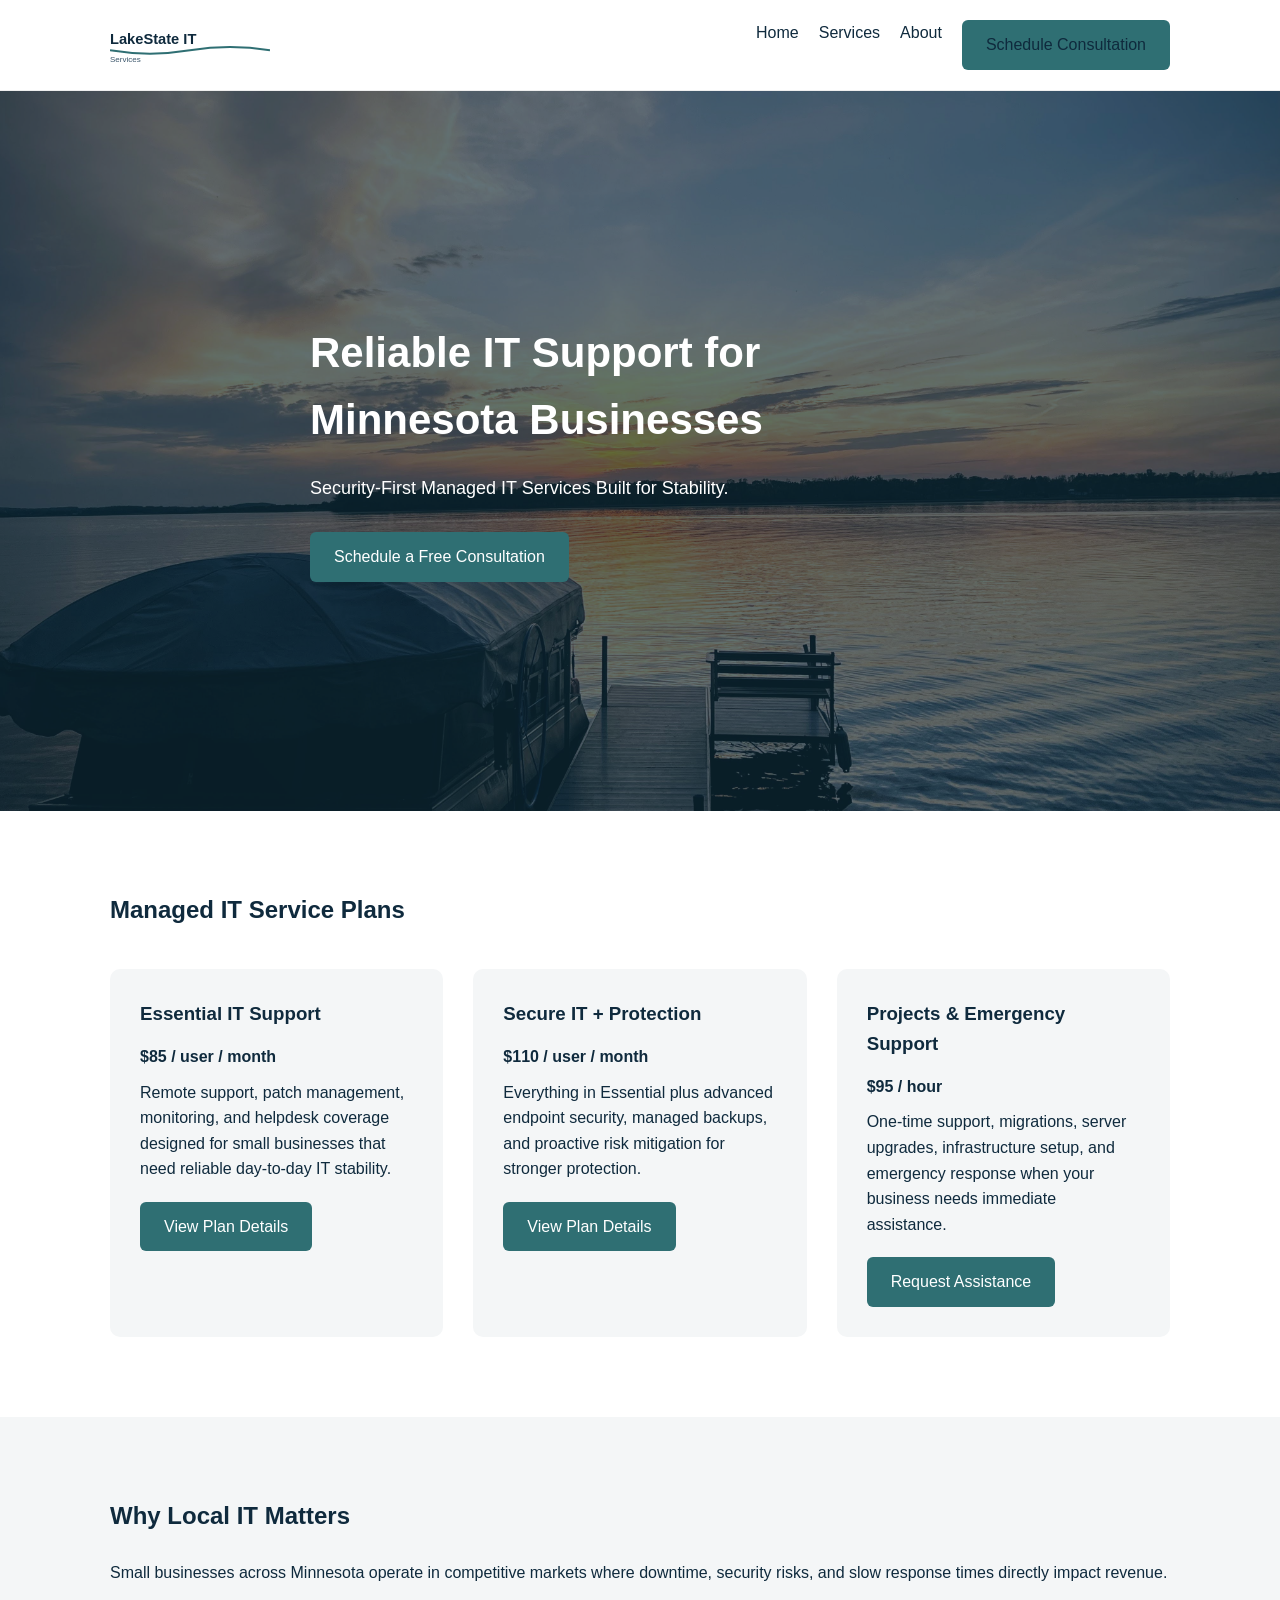
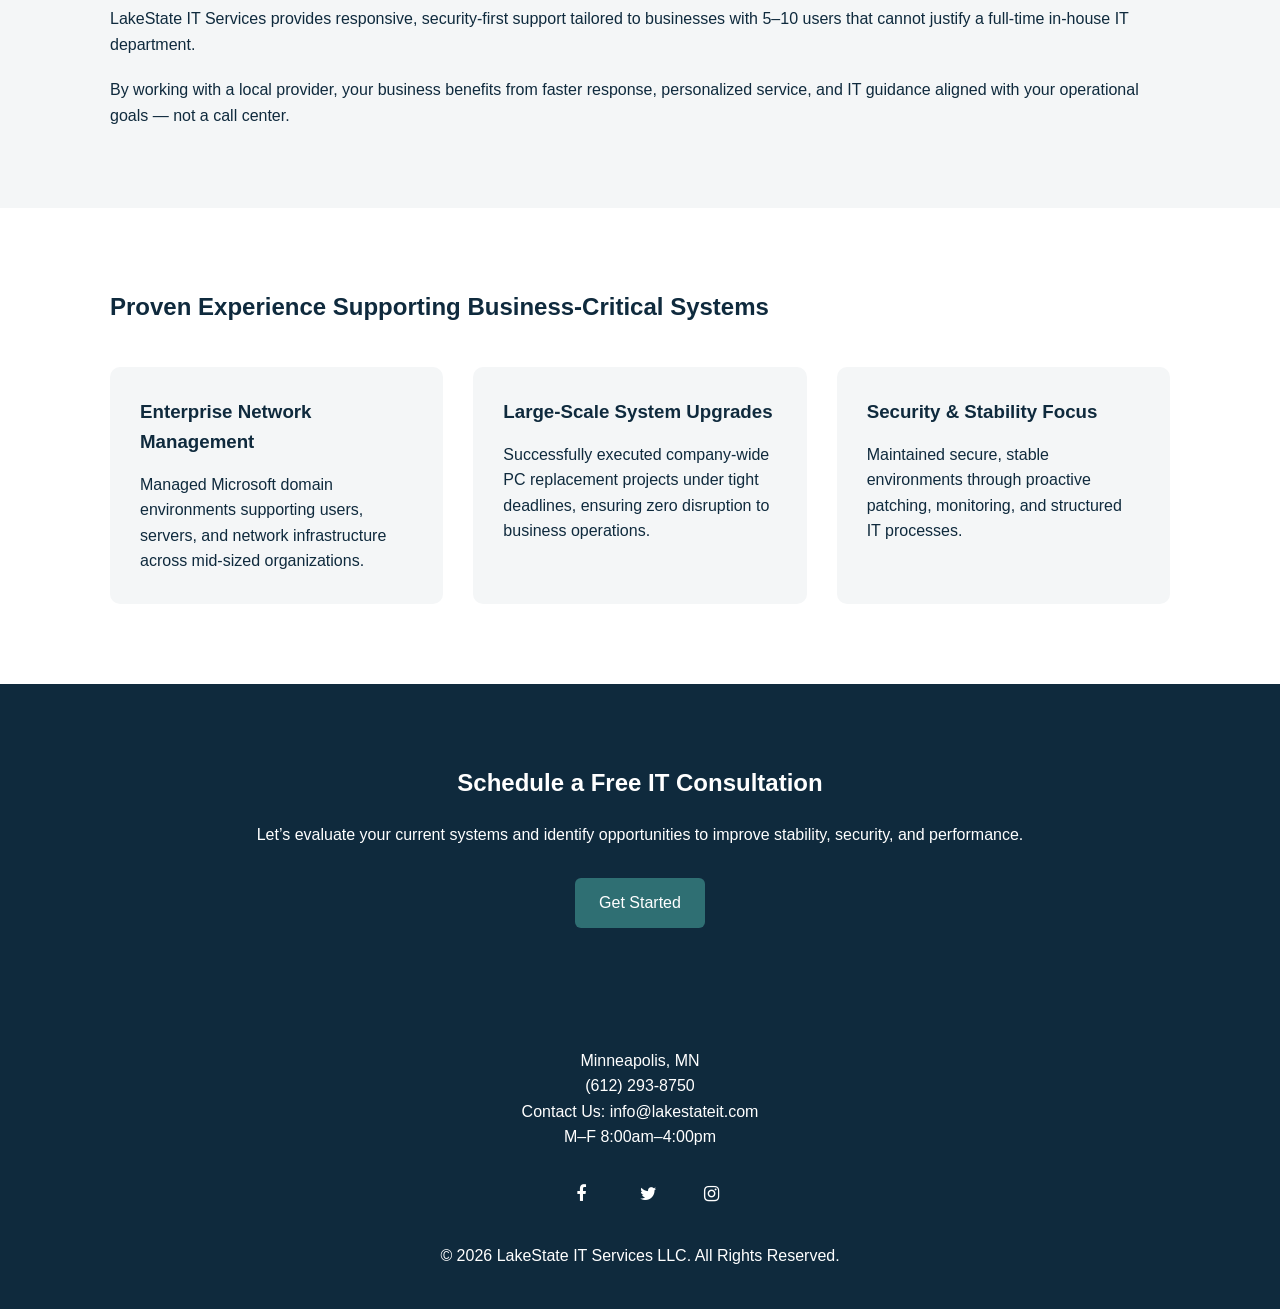
==== commit 67a87246: "commented testimonial section to use later added Proven Experience" ====
--- a/index.html
+++ b/index.html
@@ -132,9 +132,44 @@
       </p>
     </div>
   </section>
-
+  <!-- ================= PROVEN EXPERIENCE ================= -->
+
+  <section>
+    <div class="container">
+      <h2 style="margin-bottom:40px;">Proven Experience Supporting Business-Critical Systems</h2>
+
+      <div class="card-grid">
+
+        <div class="card">
+          <h3>Enterprise Network Management</h3>
+          <p>
+            Managed Microsoft domain environments supporting users, servers, 
+            and network infrastructure across mid-sized organizations.
+          </p>
+        </div>
+
+        <div class="card">
+          <h3>Large-Scale System Upgrades</h3>
+          <p>
+            Successfully executed company-wide PC replacement projects under 
+            tight deadlines, ensuring zero disruption to business operations.
+          </p>
+        </div>
+
+        <div class="card">
+          <h3>Security & Stability Focus</h3>
+          <p>
+            Maintained secure, stable environments through proactive patching, 
+            monitoring, and structured IT processes.
+          </p>
+        </div>
+
+      </div>
+    </div>
+  </section>
+  
   <!-- ================= TESTIMONIALS ================= -->
-  <section>
+  <!--<section>
     <div class="container">
       <h2 style="margin-bottom:40px;">What Local Businesses Are Saying</h2>
 
@@ -166,7 +201,7 @@
 
       </div>
     </div>
-  </section>
+  </section> -->
 
   <!-- ================= CTA SECTION ================= -->
   <section style="background:#0F2A3D; color:white; text-align:center;">
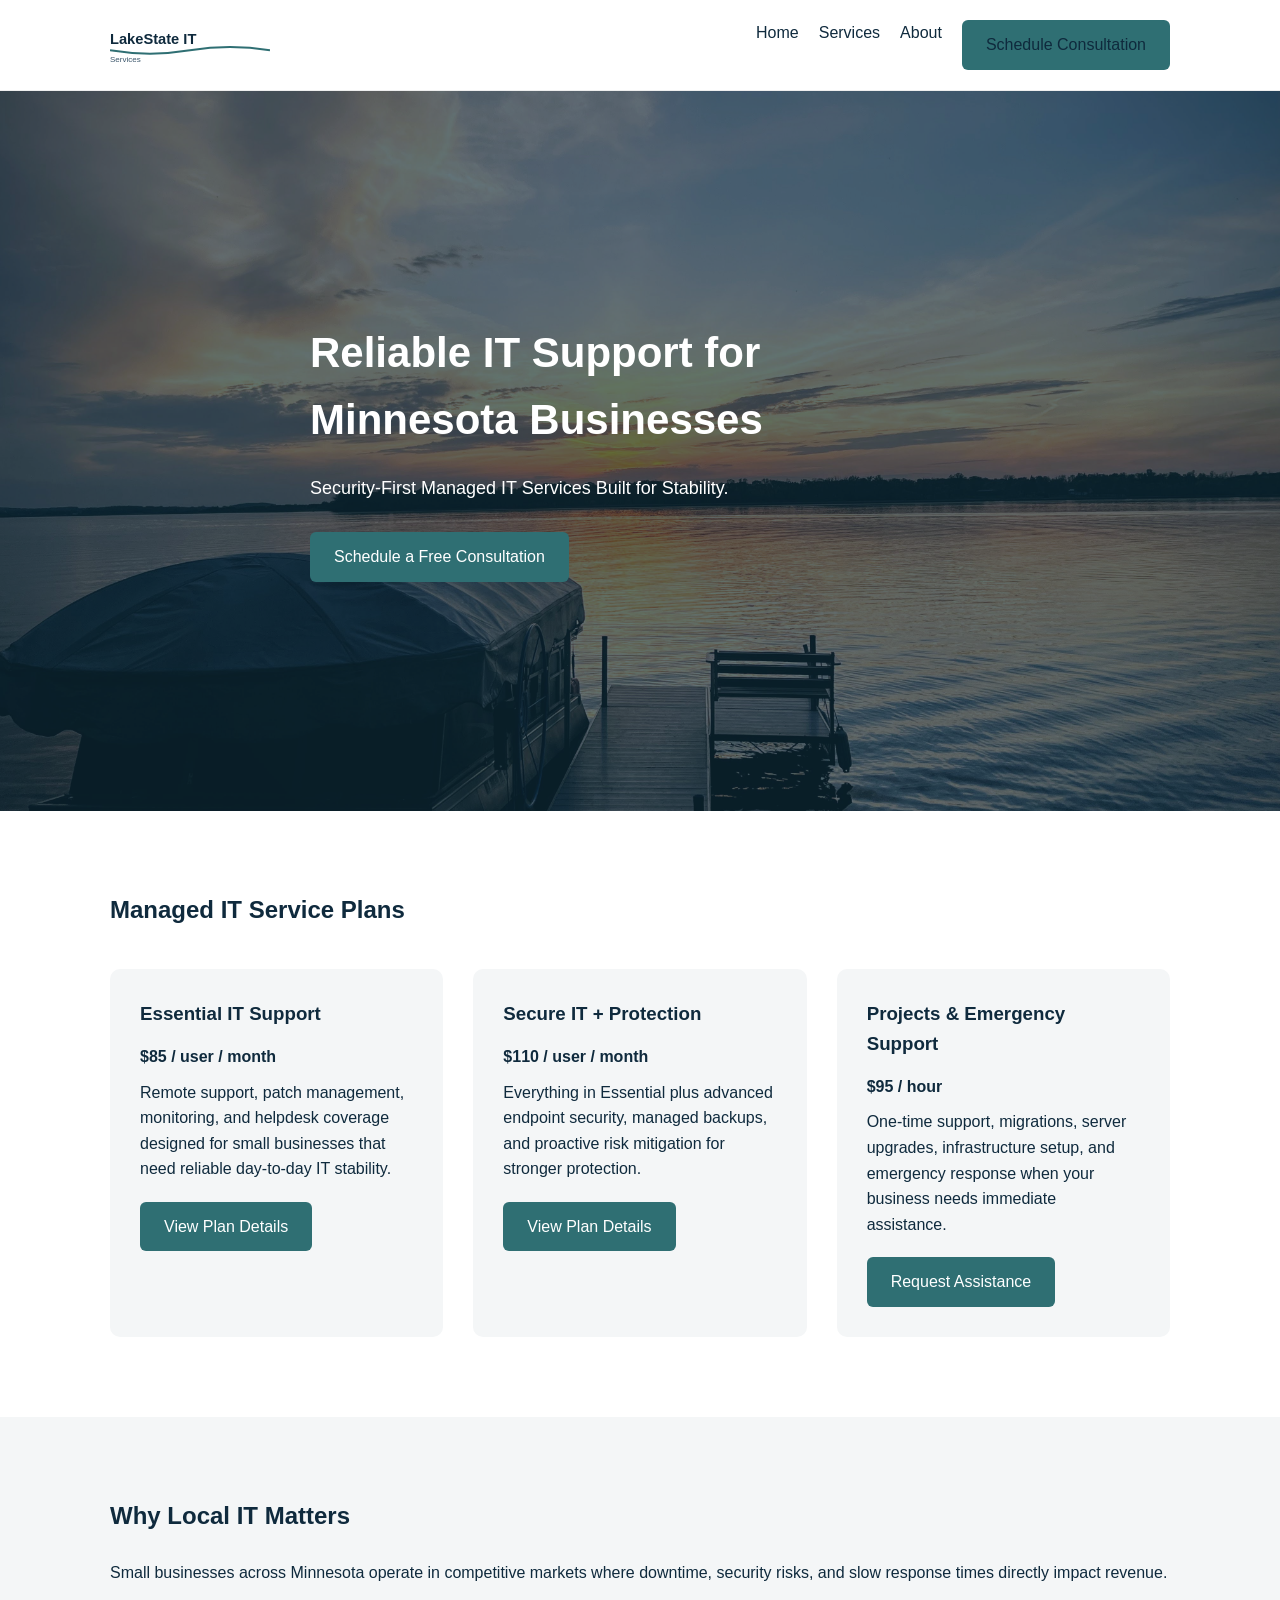
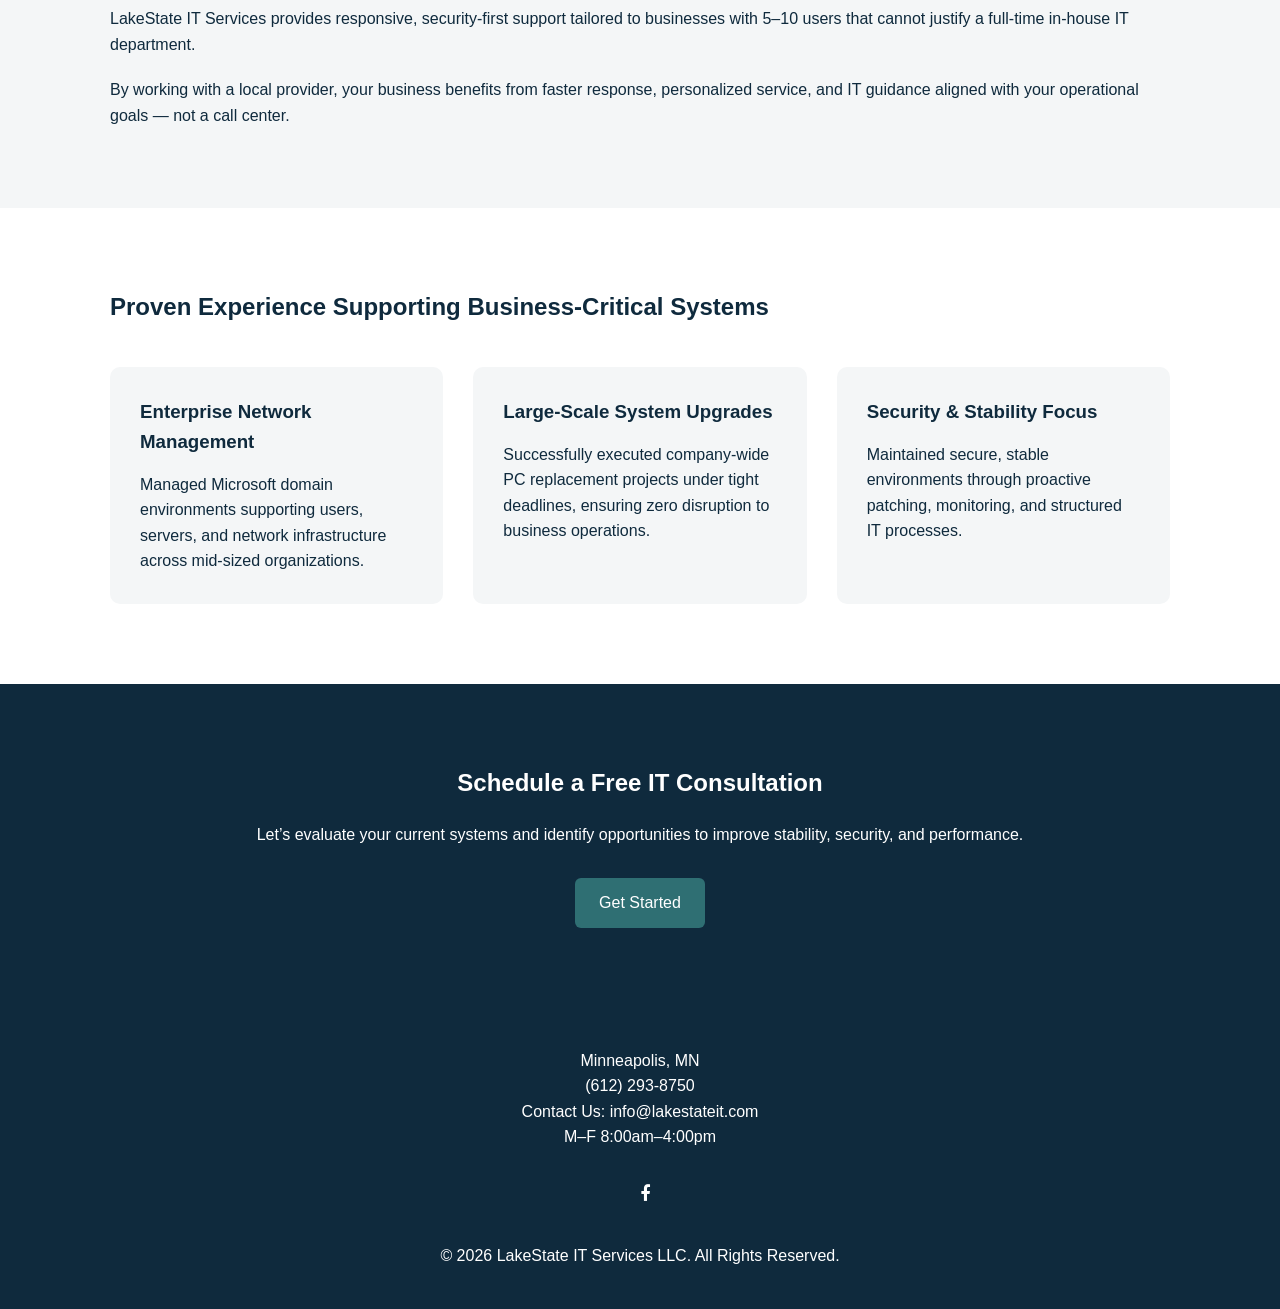
==== commit 2ef475a9: "Linked Facebook profile to Footer icon" ====
--- a/index.html
+++ b/index.html
@@ -224,9 +224,9 @@
       <p>M–F 8:00am–4:00pm</p>
 
       <div class="footer-links">
-        <a href="https://facebook.com" target="_blank" class="fa fa-facebook"></a>
-        <a href="https://twitter.com" target="_blank" class="fa fa-twitter"></a>
-        <a href="https://instagram.com" target="_blank" class="fa fa-instagram"></a>
+        <a href="https://www.facebook.com/profile.php?id=61580752876248" target="_blank" class="fa fa-facebook"></a>
+      <!-- <a href="https://twitter.com" target="_blank" class="fa fa-twitter"></a> -->
+      <!-- <a href="https://instagram.com" target="_blank" class="fa fa-instagram"></a> -->
       </div>
 
       <p style="margin-top:20px;">
